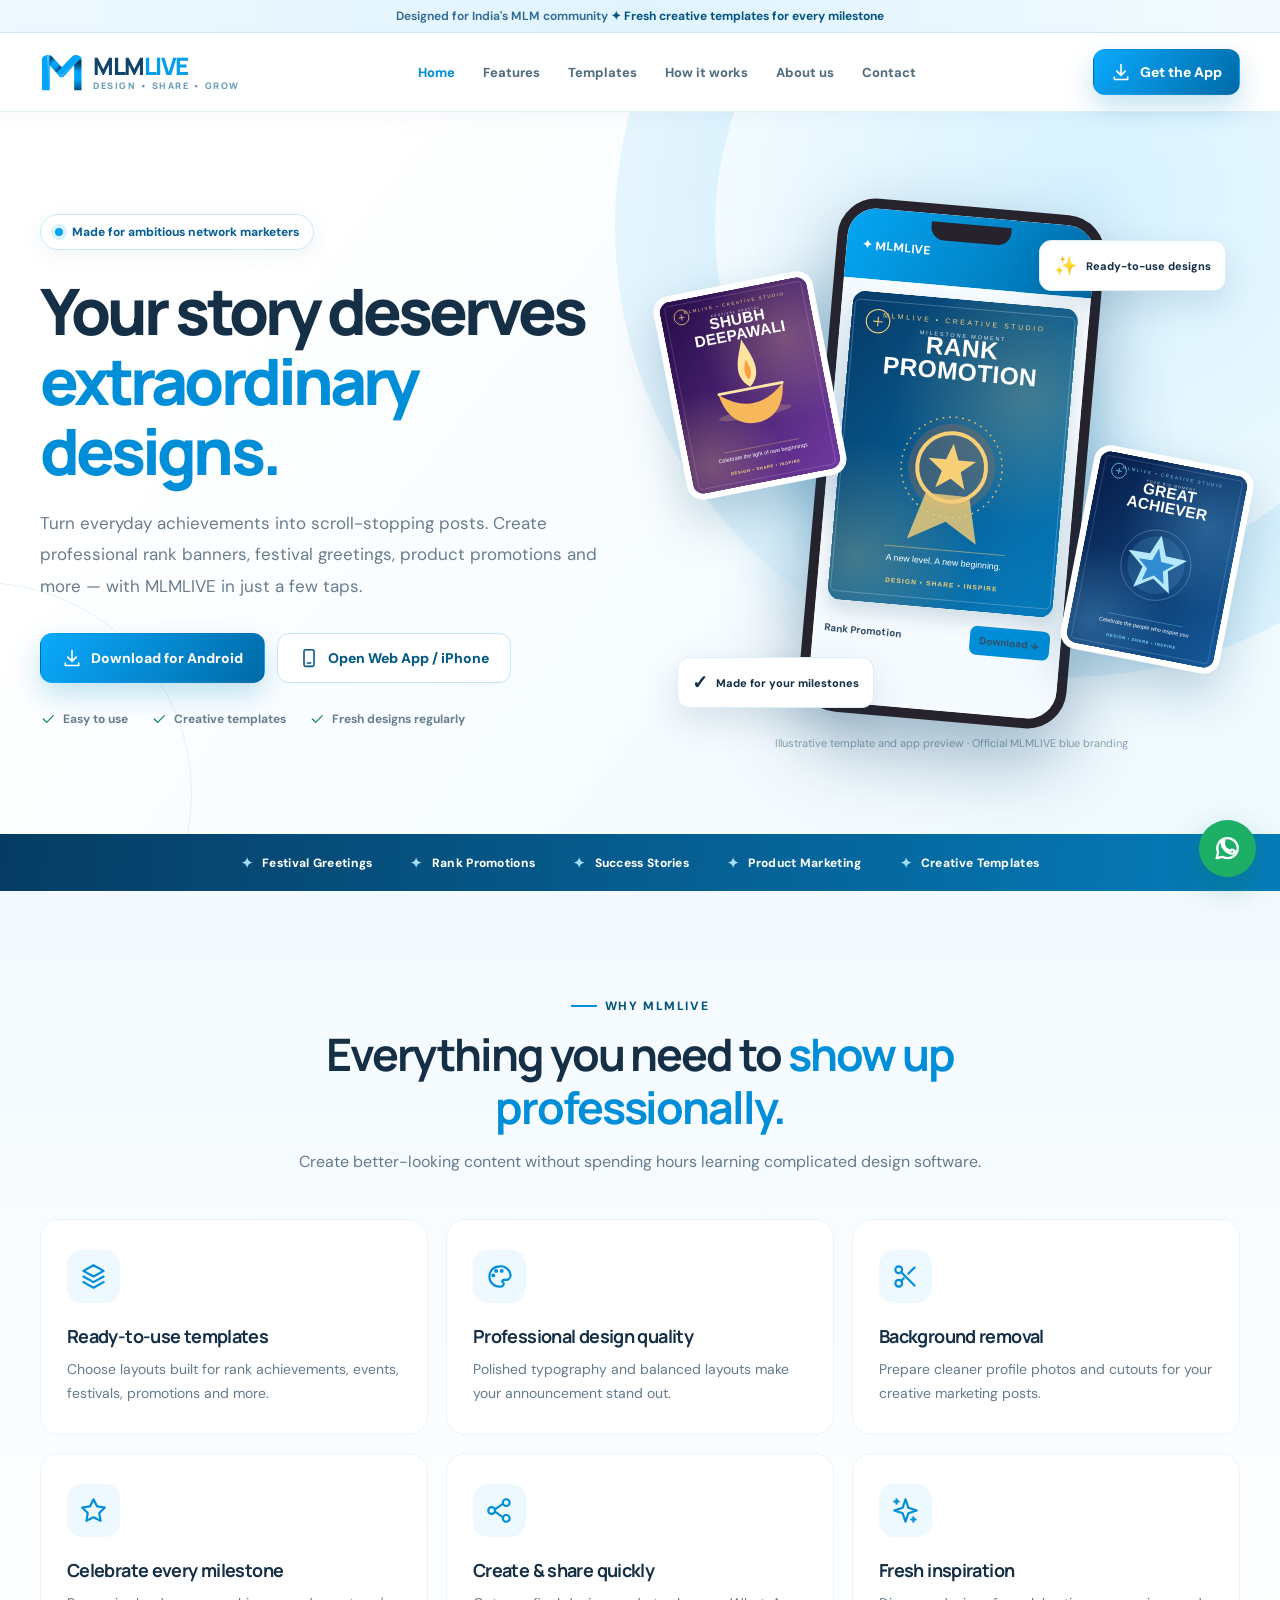
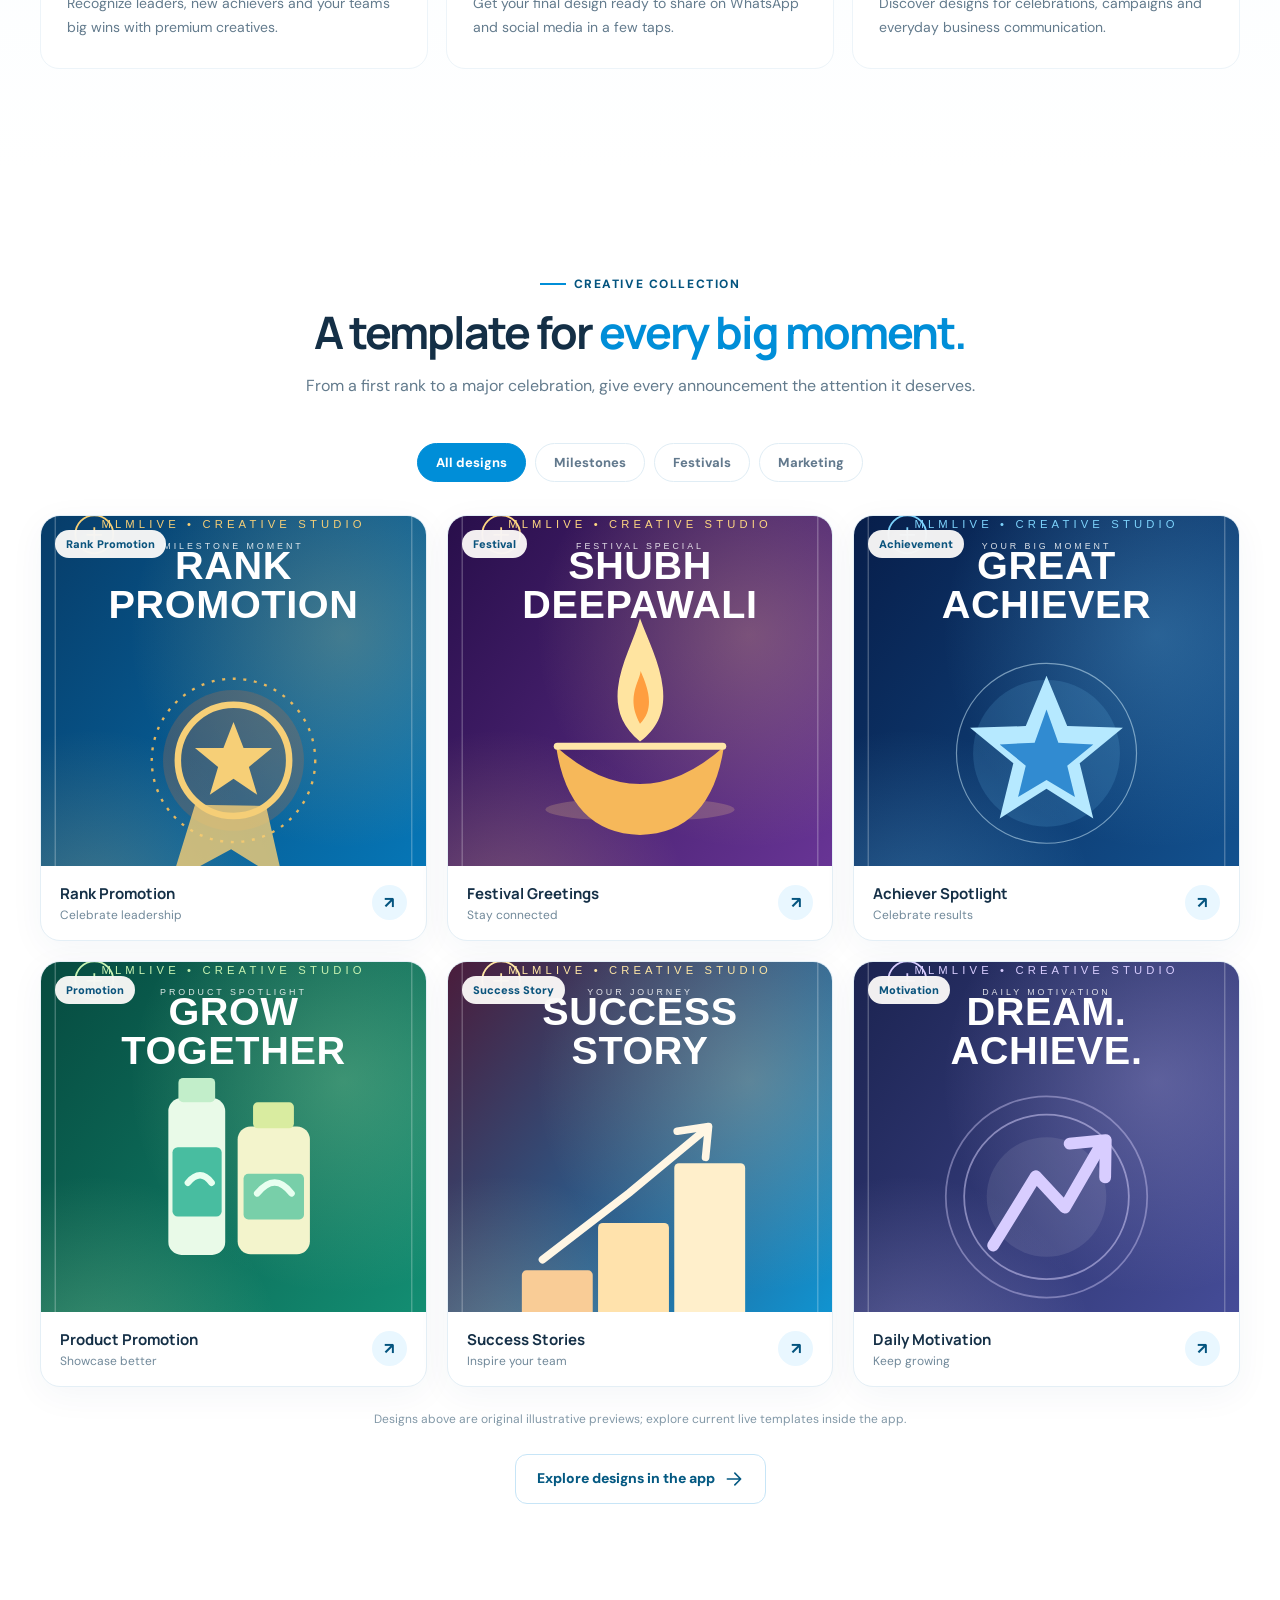
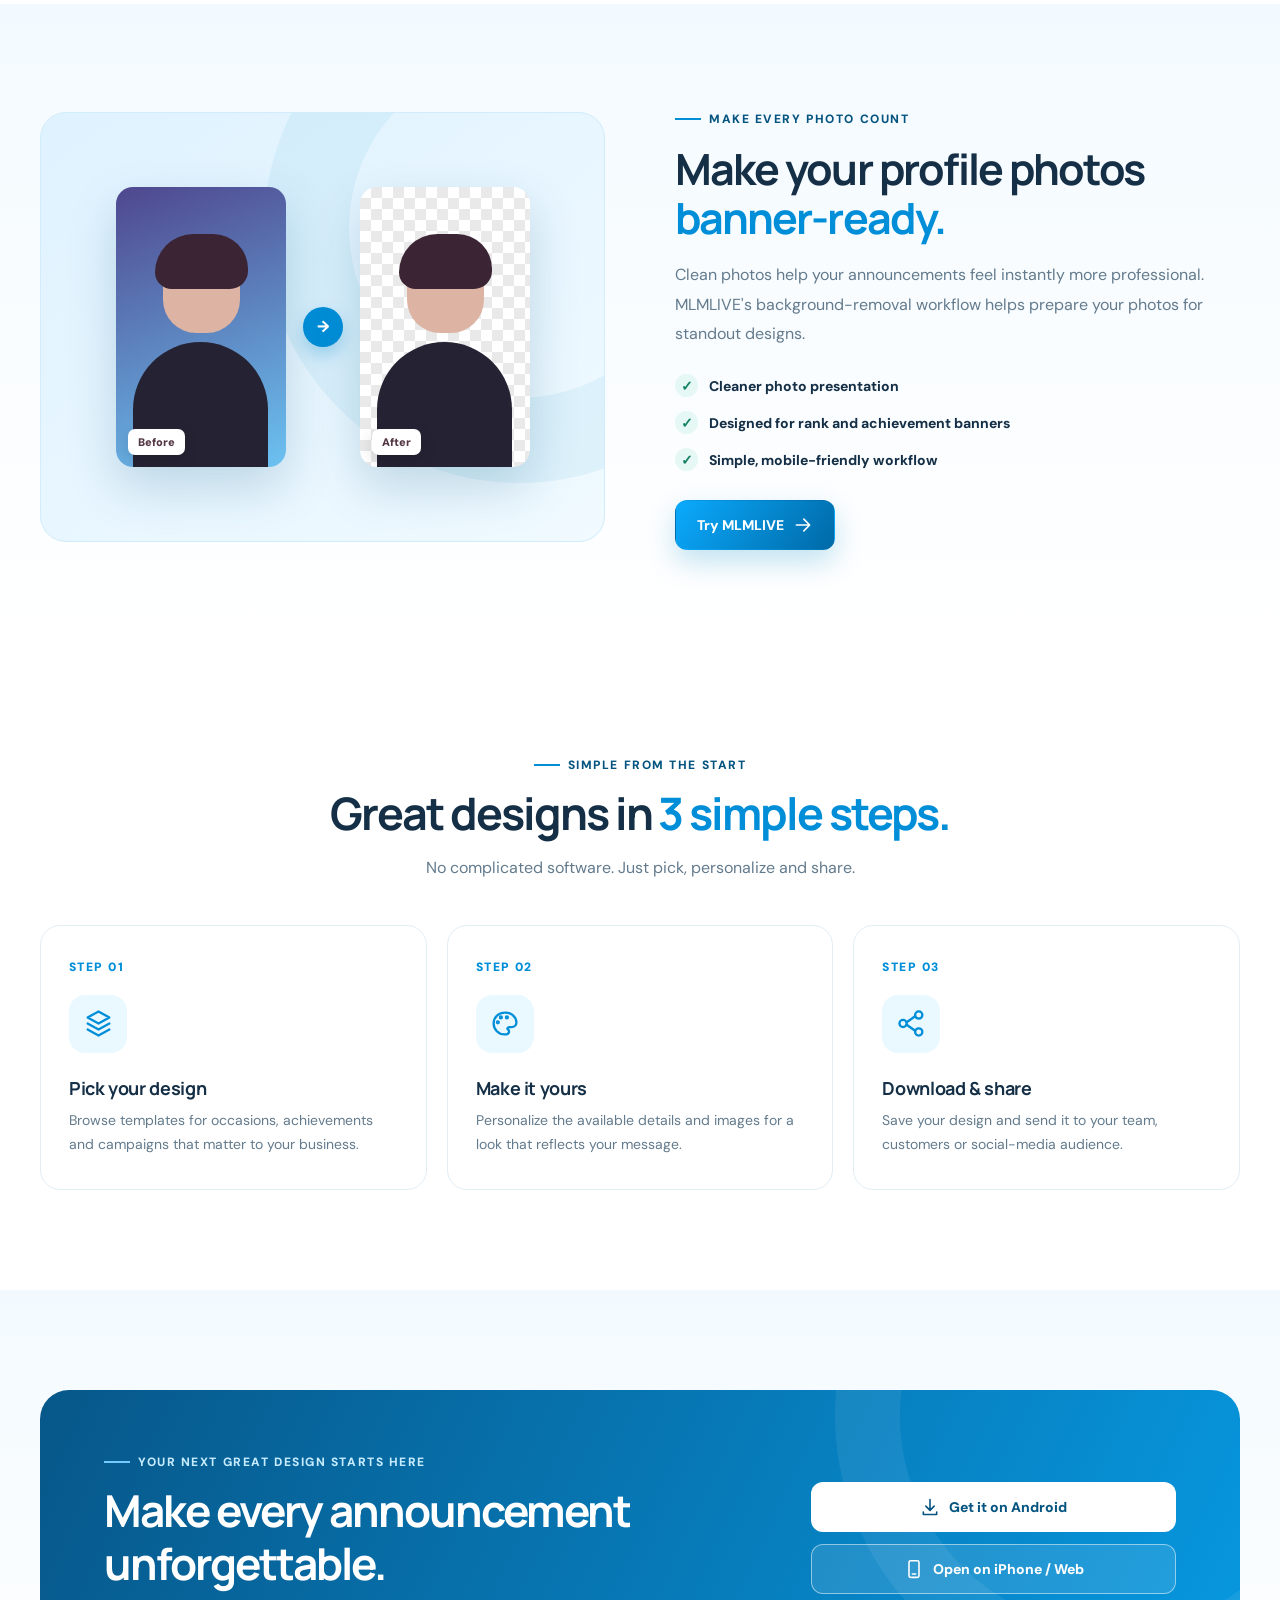
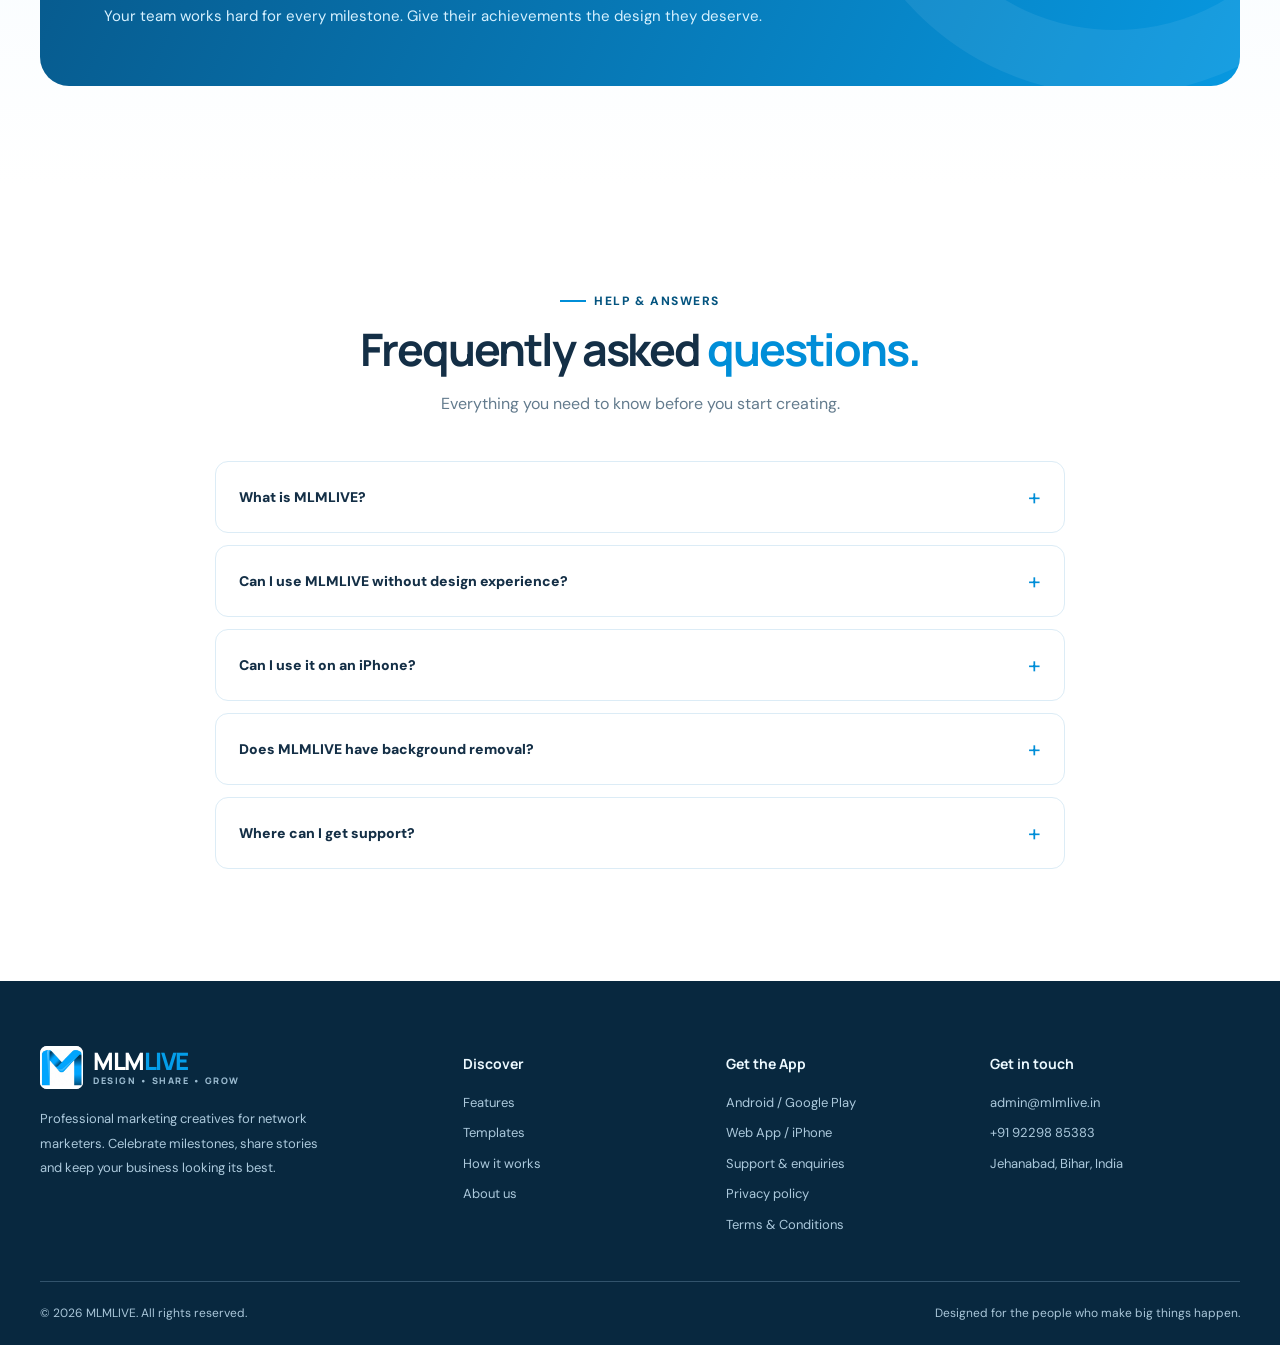
==== index.html @ 21e240ed "new mlmlive" ====
<!doctype html>
<html lang="en">
<head>
<meta charset="utf-8"><meta name="viewport" content="width=device-width,initial-scale=1">
<meta name="theme-color" content="#008ed8">
<title>MLMLIVE — Professional MLM Posters, Banners & Marketing Designs</title>
<meta name="description" content="Create beautiful MLM posters, rank promotion banners, festival greetings and marketing designs with MLMLIVE. Browse templates and download the app for Android or use the web app.">
<meta property="og:type" content="website"><meta property="og:title" content="MLMLIVE — Create. Celebrate. Grow."><meta property="og:description" content="Professional MLM posters, festival creatives, rank banners and marketing designs — made simple."><meta property="og:image" content="https://mlmlive.in/assets/og-cover.png"><meta property="og:url" content="https://mlmlive.in/">
<link rel="canonical" href="https://mlmlive.in/"><link rel="icon" type="image/png" href="assets/favicon.png"><link rel="preconnect" href="https://fonts.googleapis.com"><link rel="preconnect" href="https://fonts.gstatic.com" crossorigin><link href="https://fonts.googleapis.com/css2?family=DM+Sans:wght@400;500;600;700;800&family=Manrope:wght@400;500;600;700;800&display=swap" rel="stylesheet">
<link rel="stylesheet" href="style.css"><script src="script.js" defer></script>
</head>
<body>
<svg xmlns="http://www.w3.org/2000/svg" style="position:absolute;width:0;height:0;overflow:hidden" aria-hidden="true"><defs>
<symbol id="ic-download" viewBox="0 0 24 24"><path d="M12 3v13m-5-5 5 5 5-5M4 18v3h16v-3"/></symbol>
<symbol id="ic-arrow" viewBox="0 0 24 24"><path d="M4 12h16m-7-7 7 7-7 7"/></symbol>
<symbol id="ic-check" viewBox="0 0 24 24"><path d="m5 12 5 5L20 7"/></symbol>
<symbol id="ic-layers" viewBox="0 0 24 24"><path d="m12 2 9 5-9 5-9-5 9-5Zm-9 10 9 5 9-5M3 17l9 5 9-5"/></symbol>
<symbol id="ic-sparkles" viewBox="0 0 24 24"><path d="m12 2 2.5 7.5L22 12l-7.5 2.5L12 22l-2.5-7.5L2 12l7.5-2.5L12 2ZM4 2v4m-2-2h4m13 14v4m-2-2h4"/></symbol>
<symbol id="ic-scissors" viewBox="0 0 24 24"><circle cx="6" cy="6" r="3"/><circle cx="6" cy="18" r="3"/><path d="M8.1 8.1 20 20M14.5 9.5 20 4M8.1 15.9 10.5 13.5"/></symbol>
<symbol id="ic-share" viewBox="0 0 24 24"><circle cx="18" cy="5" r="3"/><circle cx="5" cy="12" r="3"/><circle cx="18" cy="19" r="3"/><path d="m8 11 7-5M8 13l7 5"/></symbol>
<symbol id="ic-star" viewBox="0 0 24 24"><path d="m12 2 3.1 6.3 7 1-5 4.9 1.2 7L12 18l-6.3 3.2 1.2-7-5-4.9 7-1L12 2Z"/></symbol>
<symbol id="ic-phone" viewBox="0 0 24 24"><rect x="6" y="2" width="12" height="20" rx="2"/><path d="M10 18h4"/></symbol>
<symbol id="ic-palette" viewBox="0 0 24 24"><path d="M12 3a9 9 0 0 0 0 18h1.4a2.3 2.3 0 0 0 1.3-4.2c-.6-.4-.2-1.8 1.2-1.8h2a4 4 0 0 0 4-4A9 9 0 0 0 12 3Z"/><circle cx="6.5" cy="11" r=".8"/><circle cx="9" cy="7" r=".8"/><circle cx="14" cy="7" r=".8"/></symbol>
<symbol id="ic-rocket" viewBox="0 0 24 24"><path d="M5 13c0-4 6-10 15-11 0 9-7 15-11 15L5 13Zm8 0 6 6M5 13 2 16m7 1-3 5m-4-4-1 4M14 9h.01"/></symbol>
<symbol id="ic-menu" viewBox="0 0 24 24"><path d="M4 6h16M4 12h16M4 18h16"/></symbol>
<symbol id="ic-whatsapp" viewBox="0 0 24 24"><path d="M20.5 11.5a8.5 8.5 0 0 1-12.6 7.4L3 20l1.2-4.7a8.5 8.5 0 1 1 16.3-3.8Z"/><path d="M9 8.5c.4 2.6 2.7 4.8 5.4 5.5l1.4-1.2 2.3 1.2c-.1 1.6-1.5 2.5-3.2 2.2-3.7-.7-7.5-4.8-7.8-8.2-.2-1.5 1-2.8 2.2-2.7L9 8.5Z"/></symbol>
</defs></svg>
<div class="top-banner">Designed for India's MLM community <strong>✦ Fresh creative templates for every milestone</strong></div>
<header class="nav-shell"><div class="container nav-container">
<a href="index.html" class="brand" aria-label="MLMLIVE Home"><img class="brand-mark" src="assets/mlmlive-mark.png" alt=""><span class="brand-name">MLM<span>LIVE</span><small>DESIGN • SHARE • GROW</small></span></a>
<nav class="nav-links" data-nav aria-label="Main navigation"><a class="current" href="#home">Home</a><a href="#features">Features</a><a href="#templates">Templates</a><a href="#how">How it works</a><a href="About.html">About us</a><a href="Contact.html">Contact</a></nav>
<div class="nav-actions"><a class="btn btn-red" href="https://play.google.com/store/apps/details?id=com.mlmbooster.mlmbooster" target="_blank" rel="noopener"><svg class="icon"><use href="#ic-download"/></svg> Get the App</a><button type="button" class="mobile-toggle" data-menu-toggle aria-label="Open menu" aria-expanded="false"><svg class="icon"><use href="#ic-menu"/></svg></button></div>
</div></header>
<main>
<section class="hero" id="home"><div class="container hero-grid">
<div><div class="pill-note"><span class="pulse"></span> Made for ambitious network marketers</div><h1>Your story deserves <span class="highlight">extraordinary designs.</span></h1><p>Turn everyday achievements into scroll-stopping posts. Create professional rank banners, festival greetings, product promotions and more — with MLMLIVE in just a few taps.</p><div class="hero-cta"><a href="https://play.google.com/store/apps/details?id=com.mlmbooster.mlmbooster" target="_blank" rel="noopener" class="btn btn-red"><svg class="icon"><use href="#ic-download"/></svg> Download for Android</a><a href="https://app.mlmlive.in/" class="btn btn-light" target="_blank" rel="noopener"><svg class="icon"><use href="#ic-phone"/></svg> Open Web App / iPhone</a></div><div class="hero-meta"><span><svg class="icon"><use href="#ic-check"/></svg> Easy to use</span><span><svg class="icon"><use href="#ic-check"/></svg> Creative templates</span><span><svg class="icon"><use href="#ic-check"/></svg> Fresh designs regularly</span></div></div>
<div><div class="hero-visual"><div class="hero-halo"></div><div class="float-design one"><img src="assets/poster-festival.svg" alt="Illustrative festival poster made with MLMLIVE" width="650" height="850"></div><div class="phone"><div class="phone-top"><span>✦ MLMLIVE</span><span>☰</span></div><div class="phone-screen"><img src="assets/poster-rank.svg" alt="Illustrative rank promotion poster in app preview" width="650" height="850"><div class="phone-toolbar"><span>Rank Promotion</span><span class="tiny-download">Download ↓</span></div></div></div><div class="float-design two"><img src="assets/poster-achievement.svg" alt="Illustrative achievement poster made with MLMLIVE" width="650" height="850"></div><div class="float-chip top"><i>✨</i> Ready-to-use designs</div><div class="float-chip btm"><i>✓</i> Made for your milestones</div></div><div class="visual-caption">Illustrative template and app preview · Official MLMLIVE blue branding</div></div>
</div></section>
<div class="ticker"><div class="container ticker-inner"><span class="ticker-item">Festival Greetings</span><span class="ticker-item">Rank Promotions</span><span class="ticker-item">Success Stories</span><span class="ticker-item">Product Marketing</span><span class="ticker-item">Creative Templates</span></div></div>
<section class="section soft" id="features"><div class="container"><div class="section-header"><div class="eyebrow">WHY MLMLIVE</div><h2>Everything you need to <span class="accent">show up professionally.</span></h2><p>Create better-looking content without spending hours learning complicated design software.</p></div><div class="feature-grid">
<article class="feature-card"><div class="feature-icon"><svg class="icon"><use href="#ic-layers"/></svg></div><h3>Ready-to-use templates</h3><p>Choose layouts built for rank achievements, events, festivals, promotions and more.</p></article>
<article class="feature-card"><div class="feature-icon"><svg class="icon"><use href="#ic-palette"/></svg></div><h3>Professional design quality</h3><p>Polished typography and balanced layouts make your announcement stand out.</p></article>
<article class="feature-card"><div class="feature-icon"><svg class="icon"><use href="#ic-scissors"/></svg></div><h3>Background removal</h3><p>Prepare cleaner profile photos and cutouts for your creative marketing posts.</p></article>
<article class="feature-card"><div class="feature-icon"><svg class="icon"><use href="#ic-star"/></svg></div><h3>Celebrate every milestone</h3><p>Recognize leaders, new achievers and your team's big wins with premium creatives.</p></article>
<article class="feature-card"><div class="feature-icon"><svg class="icon"><use href="#ic-share"/></svg></div><h3>Create & share quickly</h3><p>Get your final design ready to share on WhatsApp and social media in a few taps.</p></article>
<article class="feature-card"><div class="feature-icon"><svg class="icon"><use href="#ic-sparkles"/></svg></div><h3>Fresh inspiration</h3><p>Discover designs for celebrations, campaigns and everyday business communication.</p></article>
</div></div></section>
<section class="section" id="templates"><div class="container"><div class="section-header"><div class="eyebrow">CREATIVE COLLECTION</div><h2>A template for <span class="accent">every big moment.</span></h2><p>From a first rank to a major celebration, give every announcement the attention it deserves.</p></div><div class="gallery-filters" role="group" aria-label="Filter template samples"><button class="filter active" aria-pressed="true" data-gallery-filter="all">All designs</button><button class="filter" aria-pressed="false" data-gallery-filter="milestone">Milestones</button><button class="filter" aria-pressed="false" data-gallery-filter="festival">Festivals</button><button class="filter" aria-pressed="false" data-gallery-filter="marketing">Marketing</button></div>
<div class="gallery-grid">
<article class="gallery-card" data-gallery-category="milestone"><div class="gallery-image"><img loading="lazy" src="assets/poster-rank.svg" alt="Rank promotion creative illustration" width="650" height="850"><span class="gallery-tag">Rank Promotion</span></div><div class="gallery-info"><div><h3>Rank Promotion</h3><p>Celebrate leadership</p></div><span class="gallery-arrow">↗</span></div></article>
<article class="gallery-card" data-gallery-category="festival"><div class="gallery-image"><img loading="lazy" src="assets/poster-festival.svg" alt="Festival greeting creative illustration" width="650" height="850"><span class="gallery-tag">Festival</span></div><div class="gallery-info"><div><h3>Festival Greetings</h3><p>Stay connected</p></div><span class="gallery-arrow">↗</span></div></article>
<article class="gallery-card" data-gallery-category="milestone"><div class="gallery-image"><img loading="lazy" src="assets/poster-achievement.svg" alt="Great achiever design illustration" width="650" height="850"><span class="gallery-tag">Achievement</span></div><div class="gallery-info"><div><h3>Achiever Spotlight</h3><p>Celebrate results</p></div><span class="gallery-arrow">↗</span></div></article>
<article class="gallery-card" data-gallery-category="marketing"><div class="gallery-image"><img loading="lazy" src="assets/poster-product.svg" alt="Product marketing graphic illustration" width="650" height="850"><span class="gallery-tag">Promotion</span></div><div class="gallery-info"><div><h3>Product Promotion</h3><p>Showcase better</p></div><span class="gallery-arrow">↗</span></div></article>
<article class="gallery-card" data-gallery-category="milestone"><div class="gallery-image"><img loading="lazy" src="assets/poster-success.svg" alt="Success story visual illustration" width="650" height="850"><span class="gallery-tag">Success Story</span></div><div class="gallery-info"><div><h3>Success Stories</h3><p>Inspire your team</p></div><span class="gallery-arrow">↗</span></div></article>
<article class="gallery-card" data-gallery-category="marketing"><div class="gallery-image"><img loading="lazy" src="assets/poster-motivation.svg" alt="Motivational quote creative illustration" width="650" height="850"><span class="gallery-tag">Motivation</span></div><div class="gallery-info"><div><h3>Daily Motivation</h3><p>Keep growing</p></div><span class="gallery-arrow">↗</span></div></article>
</div><div class="gallery-note">Designs above are original illustrative previews; explore current live templates inside the app.</div><div class="gallery-cta"><a href="https://app.mlmlive.in/" target="_blank" rel="noopener" class="btn btn-light">Explore designs in the app <svg class="icon"><use href="#ic-arrow"/></svg></a></div>
</div></section>
<section class="section soft" id="background"><div class="container showcase"><div class="showcase-art" aria-label="Illustrative before and after background removal preview"><div class="before-after"><div class="portrait-tile before"><div class="portrait-face"></div><div class="portrait-hair"></div><div class="portrait-body"></div><span class="tile-caption">Before</span></div><div class="showcase-arrow">→</div><div class="portrait-tile after"><div class="portrait-face"></div><div class="portrait-hair"></div><div class="portrait-body"></div><span class="tile-caption">After</span></div></div></div><div class="showcase-text"><div class="eyebrow">MAKE EVERY PHOTO COUNT</div><h2>Make your profile photos <span class="accent">banner-ready.</span></h2><p>Clean photos help your announcements feel instantly more professional. MLMLIVE's background-removal workflow helps prepare your photos for standout designs.</p><div class="check-lines"><span>Cleaner photo presentation</span><span>Designed for rank and achievement banners</span><span>Simple, mobile-friendly workflow</span></div><a href="https://play.google.com/store/apps/details?id=com.mlmbooster.mlmbooster" class="btn btn-red" target="_blank" rel="noopener">Try MLMLIVE <svg class="icon"><use href="#ic-arrow"/></svg></a></div></div></section>
<section class="section" id="how"><div class="container"><div class="section-header"><div class="eyebrow">SIMPLE FROM THE START</div><h2>Great designs in <span class="accent">3 simple steps.</span></h2><p>No complicated software. Just pick, personalize and share.</p></div><div class="steps"><article class="step"><div class="step-number">STEP 01</div><div class="step-icon"><svg class="icon"><use href="#ic-layers"/></svg></div><h3>Pick your design</h3><p>Browse templates for occasions, achievements and campaigns that matter to your business.</p></article><article class="step"><div class="step-number">STEP 02</div><div class="step-icon"><svg class="icon"><use href="#ic-palette"/></svg></div><h3>Make it yours</h3><p>Personalize the available details and images for a look that reflects your message.</p></article><article class="step"><div class="step-number">STEP 03</div><div class="step-icon"><svg class="icon"><use href="#ic-share"/></svg></div><h3>Download & share</h3><p>Save your design and send it to your team, customers or social-media audience.</p></article></div></div></section>
<section class="section soft" id="download"><div class="container"><div class="cta-panel"><div><div class="eyebrow">YOUR NEXT GREAT DESIGN STARTS HERE</div><h2>Make every announcement unforgettable.</h2><p>Your team works hard for every milestone. Give their achievements the design they deserve.</p></div><div class="cta-buttons"><a class="btn btn-white" href="https://play.google.com/store/apps/details?id=com.mlmbooster.mlmbooster" target="_blank" rel="noopener"><svg class="icon"><use href="#ic-download"/></svg> Get it on Android</a><a class="btn" style="color:#fff;border:1px solid #ffffff80;background:#ffffff1c" href="https://app.mlmlive.in/" target="_blank" rel="noopener"><svg class="icon"><use href="#ic-phone"/></svg> Open on iPhone / Web</a></div></div></div></section>
<section class="section" id="faq"><div class="container"><div class="section-header"><div class="eyebrow">HELP & ANSWERS</div><h2>Frequently asked <span class="accent">questions.</span></h2><p>Everything you need to know before you start creating.</p></div><div class="faq-grid"><details><summary>What is MLMLIVE?</summary><p>MLMLIVE is a design platform made for network marketing professionals. It helps create marketing posters, festival greetings, rank promotions and other ready-to-share creatives.</p></details><details><summary>Can I use MLMLIVE without design experience?</summary><p>Yes. The app is focused on templates and simple workflows, so you can create professional-looking posts without mastering desktop design tools.</p></details><details><summary>Can I use it on an iPhone?</summary><p>The website links to the MLMLIVE web app at app.mlmlive.in, which you can open in a supported mobile browser. Use the Android download button for the Google Play listing.</p></details><details><summary>Does MLMLIVE have background removal?</summary><p>The platform includes a background-removal workflow to help prepare photos for marketing designs.</p></details><details><summary>Where can I get support?</summary><p>Contact MLMLIVE at admin@mlmlive.in or use the Contact page to reach the team.</p></details></div></div></section>
</main>
<footer class="footer"><div class="container"><div class="footer-grid"><div><a class="brand" href="index.html"><img class="brand-mark" src="assets/mlmlive-mark.png" alt=""><span class="brand-name">MLM<span>LIVE</span><small>DESIGN • SHARE • GROW</small></span></a><p class="footer-desc">Professional marketing creatives for network marketers. Celebrate milestones, share stories and keep your business looking its best.</p></div><div><h4>Discover</h4><div class="footer-links"><a href="#features">Features</a><a href="#templates">Templates</a><a href="#how">How it works</a><a href="About.html">About us</a></div></div><div><h4>Get the App</h4><div class="footer-links"><a href="https://play.google.com/store/apps/details?id=com.mlmbooster.mlmbooster" target="_blank" rel="noopener">Android / Google Play</a><a href="https://app.mlmlive.in/" target="_blank" rel="noopener">Web App / iPhone</a><a href="Contact.html">Support & enquiries</a><a href="Privacy.html">Privacy policy</a><a href="term.html">Terms &amp; Conditions</a></div></div><div><h4>Get in touch</h4><div class="footer-links"><a href="mailto:admin@mlmlive.in">admin@mlmlive.in</a><a href="tel:+919229885383">+91 92298 85383</a><span>Jehanabad, Bihar, India</span></div></div></div><div class="footer-bottom"><span>© <span data-current-year>2026</span> MLMLIVE. All rights reserved.</span><span>Designed for the people who make big things happen.</span></div></div></footer>
<a href="https://wa.me/919229885383?text=Hello%20MLMLIVE%20team%2C%20I%20need%20help%20with%20your%20design%20app." class="wa-float" title="Chat with MLMLIVE" aria-label="Chat with MLMLIVE on WhatsApp" target="_blank" rel="noopener"><svg class="icon"><use href="#ic-whatsapp"/></svg></a>
</body>
</html>
---- style.css ----
:root{--red:#008ed8;--red-d:#04547f;--rose:#e7f6ff;--peach:#f2faff;--ink:#142b40;--muted:#62798b;--line:#dcecf6;--soft:#f8fcff;--green:#138564;--shadow:0 20px 55px rgba(7,79,130,.10);--shadow-lg:0 42px 100px rgba(3,88,136,.17);--max:1200px}
*{box-sizing:border-box}html{scroll-behavior:smooth;scroll-padding-top:85px}body{margin:0;background:#fff;color:var(--ink);font-family:'DM Sans',Arial,sans-serif;-webkit-font-smoothing:antialiased}h1,h2,h3,h4,.brand-name{font-family:'Manrope',Arial,sans-serif}img{max-width:100%;display:block}a{color:inherit;text-decoration:none}button,input,textarea,select{font:inherit}button{cursor:pointer}button:focus-visible,a:focus-visible,input:focus-visible,textarea:focus-visible{outline:3px solid #55b8eb;outline-offset:3px}::selection{background:#c4e9fb;color:#063d64}.container{width:min(var(--max),calc(100% - 48px));margin-inline:auto}.eyebrow{display:inline-flex;align-items:center;gap:8px;color:var(--red-d);font-size:12px;font-weight:800;letter-spacing:.13em;text-transform:uppercase}.eyebrow::before{content:'';width:26px;height:2px;background:var(--red)}.section{padding:100px 0}.section.soft{background:linear-gradient(180deg,#f8fcff,#fff)}.section-header{text-align:center;max-width:760px;margin:0 auto 42px}.section-header .eyebrow{justify-content:center}.section-header h2{font-size:clamp(29px,3.5vw,45px);line-height:1.18;letter-spacing:-.045em;margin:14px 0}.section-header p,.section-copy{font-size:16px;color:var(--muted);line-height:1.8;margin:0}.accent{color:var(--red)}.btn{border:1px solid transparent;display:inline-flex;align-items:center;justify-content:center;gap:9px;padding:14px 21px;border-radius:12px;font-weight:800;font-size:14px;line-height:1.2;transition:transform .18s,box-shadow .18s,background .18s;white-space:nowrap}.btn:hover{transform:translateY(-2px)}.btn-red{color:#fff;background:linear-gradient(135deg,#03a8f5,#006cae);box-shadow:0 13px 28px #058bc43e}.btn-red:hover{box-shadow:0 18px 34px #058bc44d}.btn-light{color:var(--red-d);border-color:#d7ecf9;background:#fff}.btn-white{background:#fff;color:var(--red-d)}.btn-ghost{color:var(--red-d);background:#f4fbff}.btn-full{width:100%}.icon{width:20px;height:20px;stroke:currentColor;stroke-width:1.9;stroke-linecap:round;stroke-linejoin:round;fill:none;flex:none}.nav-shell{height:79px;position:sticky;top:0;z-index:100;border-bottom:1px solid rgba(205,228,242,.7);background:rgba(255,255,255,.94);backdrop-filter:blur(20px)}.nav-container{height:100%;display:flex;align-items:center;justify-content:space-between;gap:24px}.brand{display:inline-flex;align-items:center;gap:10px;flex:none}.brand-mark{width:43px;height:43px;border-radius:12px}.brand-name{font-size:24px;font-weight:900;letter-spacing:-1.5px;color:#152f47;line-height:.97}.brand-name span{color:var(--red)}.brand-name small{display:block;letter-spacing:.18em;font-size:9px;font-weight:800;color:#7a95a8;margin-top:5px}.nav-links{display:flex;align-items:center;gap:28px}.nav-links a{font-size:13px;font-weight:750;color:#506c7f;transition:color .2s}.nav-links a:hover,.nav-links a.current{color:var(--red)}.nav-actions{display:flex;align-items:center;gap:10px}.nav-actions .btn{padding:12px 17px}.mobile-toggle{display:none;border:1px solid #d5e8f5;color:var(--red);background:white;border-radius:10px;width:42px;height:42px;align-items:center;justify-content:center}.top-banner{position:relative;background:#eef8ff;border-bottom:1px solid #e0f0fb;padding:8px 20px;color:#376d91;text-align:center;font-size:12px;font-weight:650}.top-banner strong{color:var(--red-d)}
/* HERO */
.hero{background:radial-gradient(circle at 92% 0,#daf2ff 0,transparent 37%),linear-gradient(130deg,#fff 17%,#f5fbff 80%);padding:79px 0 84px;overflow:hidden;position:relative}.hero::before{content:'';position:absolute;right:-235px;top:-335px;width:700px;height:700px;border:100px solid rgba(0,156,232,.09);border-radius:50%}.hero::after{content:'';position:absolute;bottom:-170px;left:-230px;width:420px;height:420px;border:1px solid rgba(1,127,198,.10);border-radius:50%}.hero-grid{position:relative;display:grid;grid-template-columns:1.01fr .99fr;gap:35px;align-items:center;z-index:1}.pill-note{display:inline-flex;align-items:center;gap:9px;padding:9px 14px;border-radius:100px;background:#fff;border:1px solid #d7eefa;box-shadow:0 5px 20px #044c8210;color:#006eab;font-size:12px;font-weight:800}.pill-note .pulse{background:#00a6eb;border-radius:50%;width:8px;height:8px;box-shadow:0 0 0 4px #d9f1ff}.hero h1{font-size:clamp(42px,5vw,67px);letter-spacing:-.061em;line-height:1.095;font-weight:850;margin:26px 0 22px;max-width:710px}.hero h1 .highlight{color:var(--red);position:relative}.hero p{font-size:17px;line-height:1.84;color:#687d8d;max-width:570px;margin:0}.hero-cta{display:flex;flex-wrap:wrap;gap:12px;margin-top:31px}.hero-meta{display:flex;align-items:center;flex-wrap:wrap;gap:16px 23px;margin-top:28px;color:#657e90;font-size:12px;font-weight:700}.hero-meta span{display:inline-flex;align-items:center;gap:7px}.hero-meta svg{width:16px;height:16px;color:var(--green)}.hero-visual{height:545px;position:relative;display:flex;align-items:center;justify-content:center;isolation:isolate}.hero-halo{position:absolute;width:485px;height:485px;border-radius:50%;background:radial-gradient(circle,#9be0ff 0,#e0f5ff 55%,transparent 71%);z-index:-1}.phone{width:268px;height:515px;border:10px solid #26232d;border-radius:39px;background:#fff;box-shadow:0 31px 75px #053d6660;overflow:hidden;transform:rotate(5deg);position:relative}.phone::after{content:'';position:absolute;top:8px;left:83px;width:80px;height:18px;background:#26232d;border-radius:0 0 13px 13px}.phone-top{background:var(--red);height:71px;padding:29px 16px 11px;color:#fff;font-size:12px;font-weight:800;display:flex;justify-content:space-between}.phone-screen{background:#f6fbff;padding:12px 11px;height:calc(100% - 71px)}.phone-screen img{height:310px;width:100%;object-fit:cover;object-position:center top;border-radius:13px;box-shadow:0 10px 18px #07385526}.phone-toolbar{display:flex;align-items:center;justify-content:space-between;margin-top:14px}.phone-toolbar span{font-size:10px;font-weight:800;color:#35506a}.tiny-download{padding:8px 10px;border-radius:7px;color:white;background:var(--red);font-size:9px;font-weight:850}.float-design{position:absolute;overflow:hidden;width:162px;height:207px;background:white;padding:6px;border-radius:16px;box-shadow:0 20px 50px #064b7240;transform:rotate(-10deg)}.float-design img{width:100%;height:100%;object-fit:cover;border-radius:11px}.float-design.one{left:6px;top:91px;z-index:2;transform:rotate(-11deg)}.float-design.two{right:2px;bottom:73px;z-index:2;transform:rotate(11deg)}.float-chip{position:absolute;background:white;border:1px solid #deedf7;border-radius:12px;padding:12px 14px;display:flex;align-items:center;gap:8px;font-size:11px;font-weight:800;box-shadow:0 14px 35px #053f5f22;z-index:3}.float-chip.btm{left:14px;bottom:28px}.float-chip.top{right:14px;top:49px}.float-chip i{font-size:19px;font-style:normal}.visual-caption{text-align:center;font-size:11px;color:#8ea6b5;margin-top:0}
/* strip */
.ticker{background:#087cbe;overflow:hidden;color:white}.ticker-inner{display:flex;justify-content:center;gap:38px;align-items:center;min-height:57px;flex-wrap:wrap}.ticker-item{font-size:12px;font-weight:800;letter-spacing:.025em;display:flex;align-items:center;gap:9px}.ticker-item:before{content:'✦';color:#a4ddfa;font-size:14px}
/* feature cards */
.feature-grid{display:grid;grid-template-columns:repeat(3,1fr);gap:18px}.feature-card{border:1px solid #edf4f9;border-radius:19px;padding:30px 26px 28px;background:white;transition:.25s;position:relative;overflow:hidden}.feature-card:hover{box-shadow:var(--shadow);border-color:#d2ebf9;transform:translateY(-5px)}.feature-card .feature-icon{width:53px;height:53px;background:#edf8ff;color:var(--red);display:grid;place-items:center;border-radius:15px}.feature-card .feature-icon .icon{width:27px;height:27px}.feature-card h3{font-size:18px;letter-spacing:-.035em;margin:21px 0 9px}.feature-card p{font-size:14px;color:var(--muted);line-height:1.75;margin:0}.feature-card:after{position:absolute;content:'';height:4px;width:70px;bottom:0;left:26px;border-radius:6px;background:var(--red);opacity:0;transition:.2s}.feature-card:hover:after{opacity:1}
/* gallery */
.gallery-filters{display:flex;align-items:center;justify-content:center;flex-wrap:wrap;gap:9px;margin-bottom:33px}.filter{border:1px solid #e0edf5;border-radius:100px;padding:10px 18px;background:white;color:#62798d;font-size:13px;font-weight:750}.filter.active{background:var(--red);color:#fff;border-color:var(--red)}.gallery-grid{display:grid;grid-template-columns:repeat(3,1fr);gap:20px}.gallery-card{min-width:0;border-radius:20px;overflow:hidden;border:1px solid #e4eff6;background:white;box-shadow:0 8px 35px #0743650c;transition:.2s}.gallery-card:hover{transform:translateY(-5px);box-shadow:var(--shadow)}.gallery-card[hidden]{display:none}.gallery-image{background:#eff9ff;overflow:hidden;position:relative;aspect-ratio:1.1}.gallery-image img{width:100%;height:100%;object-fit:cover;object-position:center 19%;transition:transform .4s}.gallery-card:hover .gallery-image img{transform:scale(1.045)}.gallery-tag{position:absolute;top:14px;left:14px;border-radius:50px;background:#fffdfbef;color:#0b547d;padding:7px 11px;font-size:11px;font-weight:850;backdrop-filter:blur(12px)}.gallery-info{display:flex;align-items:center;justify-content:space-between;gap:12px;padding:17px 19px}.gallery-info h3{font-size:15px;margin:0 0 3px}.gallery-info p{margin:0;font-size:12px;color:#71899a}.gallery-arrow{background:#e9f7ff;color:var(--red-d);border-radius:100px;width:35px;height:35px;display:grid;place-items:center;font-weight:800}.gallery-note{text-align:center;margin-top:24px;font-size:12px;color:#8298a7}.gallery-cta{text-align:center;margin-top:27px}
/* how */
.steps{display:grid;grid-template-columns:repeat(3,1fr);gap:20px}.step{background:#fff;border:1px solid #e1eef6;padding:33px 28px;border-radius:20px;position:relative}.step-number{font-size:12px;font-weight:900;color:var(--red);letter-spacing:.12em}.step .step-icon{width:58px;height:58px;border-radius:16px;background:#eaf8ff;color:var(--red);display:grid;place-items:center;margin:20px 0 23px}.step-icon .icon{width:29px;height:29px}.step h3{font-size:18px;letter-spacing:-.02em;margin:0 0 9px}.step p{color:var(--muted);font-size:14px;line-height:1.7;margin:0}
/* feature large */
.showcase{display:grid;grid-template-columns:1fr 1fr;gap:70px;align-items:center}.showcase-art{min-height:430px;border-radius:26px;position:relative;background:linear-gradient(145deg,#dff2ff,#f0faff);border:1px solid #d1ecfa;display:grid;place-items:center;overflow:hidden}.showcase-art::before{position:absolute;content:'';width:340px;height:340px;border:85px solid #078fca12;border-radius:50%;right:-170px;top:-140px}.before-after{display:flex;align-items:center;gap:17px;position:relative;z-index:2}.portrait-tile{height:280px;width:170px;border-radius:17px;box-shadow:0 20px 50px #08537b33;position:relative;overflow:hidden}.portrait-tile.before{background:linear-gradient(160deg,#4f478e,#6bc2f1)}.portrait-tile.after{background-color:#fff;background-image:linear-gradient(45deg,#e9e9e9 25%,transparent 25%),linear-gradient(-45deg,#e9e9e9 25%,transparent 25%),linear-gradient(45deg,transparent 75%,#e9e9e9 75%),linear-gradient(-45deg,transparent 75%,#e9e9e9 75%);background-size:22px 22px;background-position:0 0,0 11px,11px -11px,-11px 0}.portrait-face{position:absolute;background:#ddb3a3;left:47px;top:61px;width:77px;height:85px;border-radius:44px 44px 38px 38px}.portrait-hair{position:absolute;left:39px;top:47px;width:93px;height:55px;background:#3b2535;border-radius:55px 50px 26px 24px}.portrait-body{position:absolute;left:17px;bottom:-40px;width:135px;height:165px;border-radius:72px 72px 0 0;background:#252333}.tile-caption{position:absolute;left:12px;bottom:12px;z-index:4;padding:6px 10px;background:#fff;box-shadow:0 5px 15px #0002;border-radius:7px;color:#543744;font-size:11px;font-weight:900}.showcase-arrow{display:grid;place-items:center;width:40px;height:40px;border-radius:50%;color:#fff;background:var(--red);box-shadow:0 8px 17px #0488d149;font-weight:900}.showcase-text h2{font-size:clamp(30px,3.6vw,43px);line-height:1.16;letter-spacing:-.045em;margin:17px 0 17px}.showcase-text p{font-size:16px;line-height:1.85;color:var(--muted)}.check-lines{display:grid;gap:14px;margin:25px 0 29px}.check-lines span{display:flex;align-items:center;gap:11px;font-weight:750;font-size:14px}.check-lines span::before{content:'✓';background:#e6f8f3;color:#128263;display:grid;place-items:center;width:23px;height:23px;border-radius:50%}
/* wide cta */
.cta-panel{display:grid;grid-template-columns:1.3fr .7fr;align-items:center;gap:30px;border-radius:29px;overflow:hidden;background:linear-gradient(115deg,#006bac,#00a9f4);padding:57px 64px;color:white;position:relative}.cta-panel::before{content:'';position:absolute;width:430px;height:430px;border:65px solid #fff1;border-radius:50%;right:-155px;top:-255px}.cta-panel h2{font-size:clamp(29px,3.5vw,44px);line-height:1.19;letter-spacing:-.045em;margin:14px 0}.cta-panel p{color:#d6f1ff;line-height:1.75;font-size:15px;margin:0}.cta-panel .eyebrow{color:#c6ecff}.cta-panel .eyebrow::before{background:#75cafd}.cta-buttons{display:flex;flex-direction:column;gap:12px;position:relative;z-index:1}
/* faq & footer */
.faq-grid{max-width:850px;margin:0 auto}.faq-grid details{background:#fff;border:1px solid #dcecf6;border-radius:13px;margin-bottom:12px;padding:20px 23px}.faq-grid summary{cursor:pointer;list-style:none;font-weight:850;font-size:14px;display:flex;justify-content:space-between;align-items:center;gap:10px}.faq-grid summary::-webkit-details-marker{display:none}.faq-grid summary:after{content:'+';font-size:23px;color:var(--red);font-weight:400}.faq-grid details[open] summary:after{content:'−'}.faq-grid details p{font-size:14px;line-height:1.8;color:var(--muted);margin:14px 0 3px}.footer{background:#08243c;color:#ecf9ff;padding:65px 0 24px}.footer-grid{display:grid;grid-template-columns:1.7fr 1fr 1fr 1.1fr;gap:36px}.footer .brand-name{color:#fff}.footer .brand-name small{color:#9bbbd0}.footer-desc{font-size:13px;line-height:1.9;color:#a3bfce;max-width:300px}.footer h4{font-size:14px;margin:8px 0 20px}.footer-links{display:grid;gap:11px}.footer-links a,.footer-links span{font-size:13px;color:#b8d1df;line-height:1.5}.footer-links a:hover{color:white}.footer-bottom{border-top:1px solid #244864;margin-top:47px;padding-top:23px;display:flex;justify-content:space-between;gap:18px;font-size:12px;color:#93b3c6}.wa-float{position:fixed;right:24px;bottom:23px;width:57px;height:57px;display:grid;place-items:center;z-index:90;border-radius:50%;background:#1daf65;color:#fff;font-size:30px;font-weight:900;box-shadow:0 12px 32px #13764248;transition:transform .2s}.wa-float:hover{transform:scale(1.07)}.wa-float svg{stroke-width:1.9;width:29px;height:29px}
/* secondary pages */
.subhero{padding:85px 0;background:radial-gradient(circle at 85% 20%,#e3f5ff,transparent 39%),linear-gradient(135deg,#fff,#f4fbff);border-bottom:1px solid #e2f0fa}.subhero h1{font-size:clamp(37px,5vw,59px);letter-spacing:-.06em;line-height:1.13;margin:18px 0}.subhero p{max-width:710px;line-height:1.85;color:var(--muted);font-size:17px}.story-grid{display:grid;grid-template-columns:1fr 1fr;gap:55px;align-items:center}.story-grid h2{font-size:clamp(28px,3vw,42px);letter-spacing:-.04em}.story-grid p{line-height:1.9;color:var(--muted)}.story-art{background:linear-gradient(145deg,#daf2ff,#eef8fe);border-radius:28px;padding:40px;display:grid;grid-template-columns:1fr 1fr;gap:20px;min-height:340px}.story-art img{border-radius:13px;height:300px;width:100%;object-fit:cover;box-shadow:var(--shadow)}.story-art img:first-child{transform:rotate(-7deg)}.story-art img:last-child{transform:rotate(7deg)}.contact-layout{display:grid;grid-template-columns:.85fr 1.15fr;gap:42px;align-items:start}.info-box{padding:29px;border:1px solid var(--line);border-radius:17px;margin-bottom:16px}.info-box .info-icon{font-size:25px}.info-box h3{margin:13px 0 6px}.info-box p{font-size:14px;line-height:1.7;color:var(--muted);margin:0}.contact-form{padding:35px;border:1px solid #d8ebf7;border-radius:20px;box-shadow:var(--shadow)}.contact-form h2{margin:0 0 7px;font-size:25px}.contact-form p{font-size:14px;color:var(--muted);margin-bottom:25px}.fields-two{display:grid;grid-template-columns:1fr 1fr;gap:14px}.form-field{margin-bottom:16px}.form-field label{display:block;font-size:13px;font-weight:800;margin-bottom:8px}.form-field input,.form-field select,.form-field textarea{width:100%;border:1px solid #deebf4;border-radius:11px;background:#fff;padding:13px 14px;color:var(--ink);outline:none}.form-field input:focus,.form-field textarea:focus,.form-field select:focus{border-color:#2e9edc;box-shadow:0 0 0 4px #dceffd}.form-field textarea{resize:vertical;min-height:125px}.form-note{font-size:12px;color:#758e9f;margin:13px 0 0}.values-grid{display:grid;grid-template-columns:repeat(3,1fr);gap:18px}.value-box{border:1px solid #dbeaf5;border-radius:17px;padding:26px}.value-box b{font-size:16px}.value-box p{font-size:14px;line-height:1.75;color:var(--muted)}
@media(max-width:1100px){.nav-links{gap:15px}.nav-links a{font-size:12px}.hero-grid{gap:15px}.float-design{width:135px;height:178px}.float-design.one{left:0}.float-design.two{right:0}.hero-visual{height:520px}.gallery-grid{gap:14px}.footer-grid{gap:25px}}
@media(max-width:900px){.nav-links{display:none;position:absolute;top:79px;left:0;right:0;background:#fff;box-shadow:0 22px 35px #073d5d1c;flex-direction:column;gap:0;padding:15px 25px 24px;align-items:stretch;border-bottom:1px solid var(--line)}.nav-links.open{display:flex}.nav-links a{font-size:14px;padding:13px;border-bottom:1px solid #eaf5fd}.mobile-toggle{display:inline-flex}.hero-grid,.showcase,.story-grid{grid-template-columns:1fr}.hero-grid{gap:30px}.hero{text-align:center;padding:65px 0}.hero h1{margin-inline:auto}.hero p{margin-inline:auto}.hero-cta,.hero-meta{justify-content:center}.hero-visual{max-width:580px;margin:auto;width:100%;height:525px}.feature-grid,.gallery-grid,.steps,.values-grid{grid-template-columns:repeat(2,1fr)}.showcase{gap:45px}.showcase-art{max-width:620px;width:100%;margin-inline:auto}.cta-panel{padding:40px;grid-template-columns:1fr}.cta-buttons{flex-direction:row}.footer-grid{grid-template-columns:1.4fr 1fr}.contact-layout{grid-template-columns:1fr}}
@media(max-width:600px){.container{width:calc(100% - 32px)}.nav-shell{height:68px}.nav-links{top:68px}.brand-mark{width:36px;height:36px}.brand-name{font-size:21px}.nav-actions .btn{padding:11px 13px;font-size:12px}.nav-actions .btn .icon{display:none}.top-banner{font-size:10px;padding:7px 10px}.hero{padding:53px 0 58px}.hero h1{font-size:clamp(38px,10vw,52px);letter-spacing:-.058em}.hero p{font-size:15px}.hero-cta{gap:9px}.hero-cta .btn{font-size:12px;padding:12px 13px}.hero-meta{gap:10px 16px}.hero-meta span{font-size:11px}.hero-visual{height:430px}.hero-halo{width:350px;height:350px}.phone{width:210px;height:408px;border-width:8px;border-radius:32px}.phone::after{left:58px;width:76px}.phone-top{height:60px;padding:26px 11px 9px;font-size:10px}.phone-screen{padding:9px;height:calc(100% - 60px)}.phone-screen img{height:246px}.phone-toolbar{margin-top:9px}.tiny-download{font-size:8px}.float-design{width:109px;height:140px;border-radius:10px;padding:4px}.float-design.one{left:-1px;top:62px}.float-design.two{right:-2px;bottom:54px}.float-chip{padding:8px 10px;font-size:9px}.float-chip.top{right:-2px;top:12px}.float-chip.btm{left:0;bottom:4px}.ticker-inner{justify-content:flex-start;gap:10px 22px;padding:15px 0}.ticker-item{font-size:10px}.section{padding:68px 0}.section-header{margin-bottom:30px}.section-header h2{font-size:30px}.section-header p{font-size:14px}.feature-grid,.gallery-grid,.steps,.values-grid{grid-template-columns:1fr}.feature-card{padding:24px}.gallery-grid{grid-template-columns:repeat(2,1fr);gap:11px}.gallery-image{aspect-ratio:.88}.gallery-info{padding:13px 11px}.gallery-info h3{font-size:12px}.gallery-info p{font-size:10px}.gallery-arrow{width:27px;height:27px;font-size:13px}.gallery-tag{top:8px;left:8px;font-size:9px;padding:5px 7px}.filter{font-size:11px;padding:9px 12px}.showcase-art{min-height:310px}.portrait-tile{height:215px;width:129px}.portrait-face{left:36px;top:47px;width:58px;height:67px}.portrait-hair{left:29px;top:35px;width:70px;height:43px}.portrait-body{left:13px;width:103px;height:125px}.showcase-text h2{font-size:32px}.showcase-text p{font-size:14px}.before-after{gap:10px}.showcase-arrow{width:31px;height:31px;font-size:13px}.cta-panel{padding:35px 25px;gap:26px}.cta-buttons{flex-direction:column}.footer{padding:49px 0 20px}.footer-grid{grid-template-columns:1fr 1fr;gap:22px}.footer-grid>div:first-child{grid-column:span 2}.footer-grid>div:last-child{grid-column:span 2}.footer-bottom{flex-direction:column;gap:7px}.wa-float{width:52px;height:52px;right:15px;bottom:16px}.subhero{padding:60px 0}.subhero h1{font-size:38px}.subhero p{font-size:15px}.story-art{padding:26px;gap:10px;min-height:250px}.story-art img{height:220px}.fields-two{grid-template-columns:1fr}.contact-form{padding:23px}}
@media(prefers-reduced-motion:reduce){html{scroll-behavior:auto}*,*::before,*::after{transition:none!important;animation:none!important}}

/* ============ MLMLIVE official blue identity • 12 Nov 2026 ============ */
:root{--brand-cyan:#03a8f5;--brand-blue:#008ed8;--brand-deep:#064f83;--brand-navy:#082c49;--brand-frost:#eef9ff;--red:#008ed8;--red-d:#04547f;--rose:#e5f5ff;--peach:#f5fbff;--ink:#142f46;--muted:#637b8d;--line:#dbeaf5;--soft:#f8fcff;--shadow:0 20px 55px rgba(3,70,116,.09);--shadow-lg:0 40px 100px rgba(3,72,116,.15)}
body{background:#fff;color:var(--ink)}
.btn-red{background:linear-gradient(125deg,#0baafd 0%,#006caa 96%);box-shadow:0 12px 28px #058bc43d}
.btn-red:hover{background:linear-gradient(125deg,#039ce9,#005e98);box-shadow:0 18px 34px #058bc44d}
.btn-light{color:#045982;background:white;border-color:#c7e5f7}
.top-banner{background:linear-gradient(90deg,#eef9ff,#e0f4ff,#f3fbff);border-color:#d1e8f6;color:#326b91}
.hero{background:radial-gradient(circle at 85% 11%,#d6f2ff 0,transparent 37%),linear-gradient(128deg,#fff 18%,#f0faff 88%)}
.hero-halo{background:radial-gradient(circle,#95dbff 0,#dff5ff 53%,transparent 71%)}
.section.soft{background:linear-gradient(180deg,#f3faff,#fff)}
.nav-shell{border-bottom:1px solid #e2f0f8;box-shadow:0 5px 18px rgba(6,70,110,.035)}
.brand-mark{object-fit:contain;background:#fff;box-shadow:none;border-radius:7px}
.brand-name{color:#10446c}.brand-name span{color:#049eea}.brand-name small{color:#6a9dbc}
.phone-top{background:linear-gradient(115deg,#04a6f4,#006da9)}
.ticker{background:linear-gradient(95deg,#063c63,#057dbb)}
.cta-panel{background:linear-gradient(115deg,#075789,#0798e0)}
.footer{background:#08283f}.footer-desc,.footer-links a,.footer-links span{color:#acc9dc}
.footer-bottom{border-color:#32536c;color:#a9c6d9}
.pill-note{border-color:#cbeafa;color:#075f95}.pill-note .pulse{background:#02a4ee;box-shadow:0 0 0 4px #d9f2ff}
.gallery-filter:hover,.filter:hover{border-color:#7cc6f1}
.form-field input:focus,.form-field textarea:focus,.form-field select:focus{border-color:#3ea7df;box-shadow:0 0 0 4px #e0f4ff}
/* Strong blue focus styling across mobile and keyboard controls. */
:focus-visible{outline-color:#009ee9!important}
@media (max-width:600px){.brand-name{font-size:21px}.brand-mark{width:37px;height:37px}}
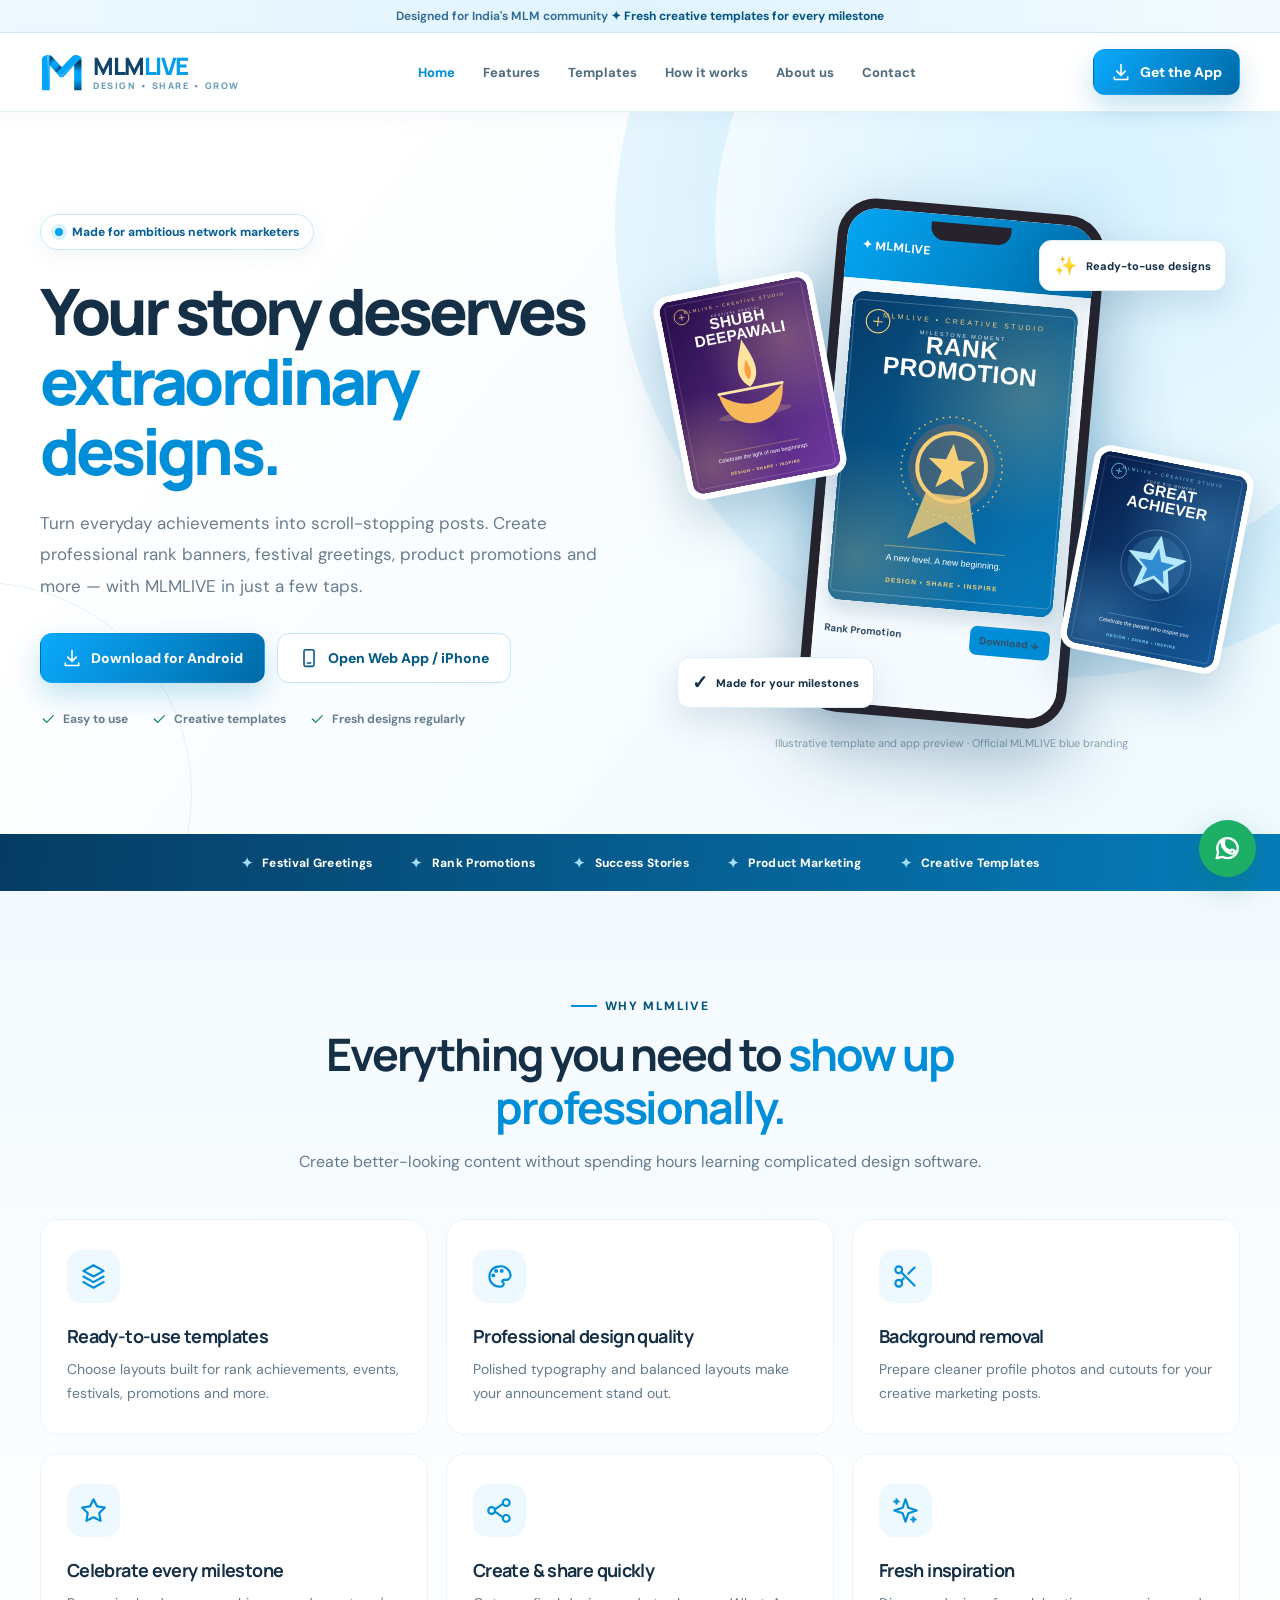
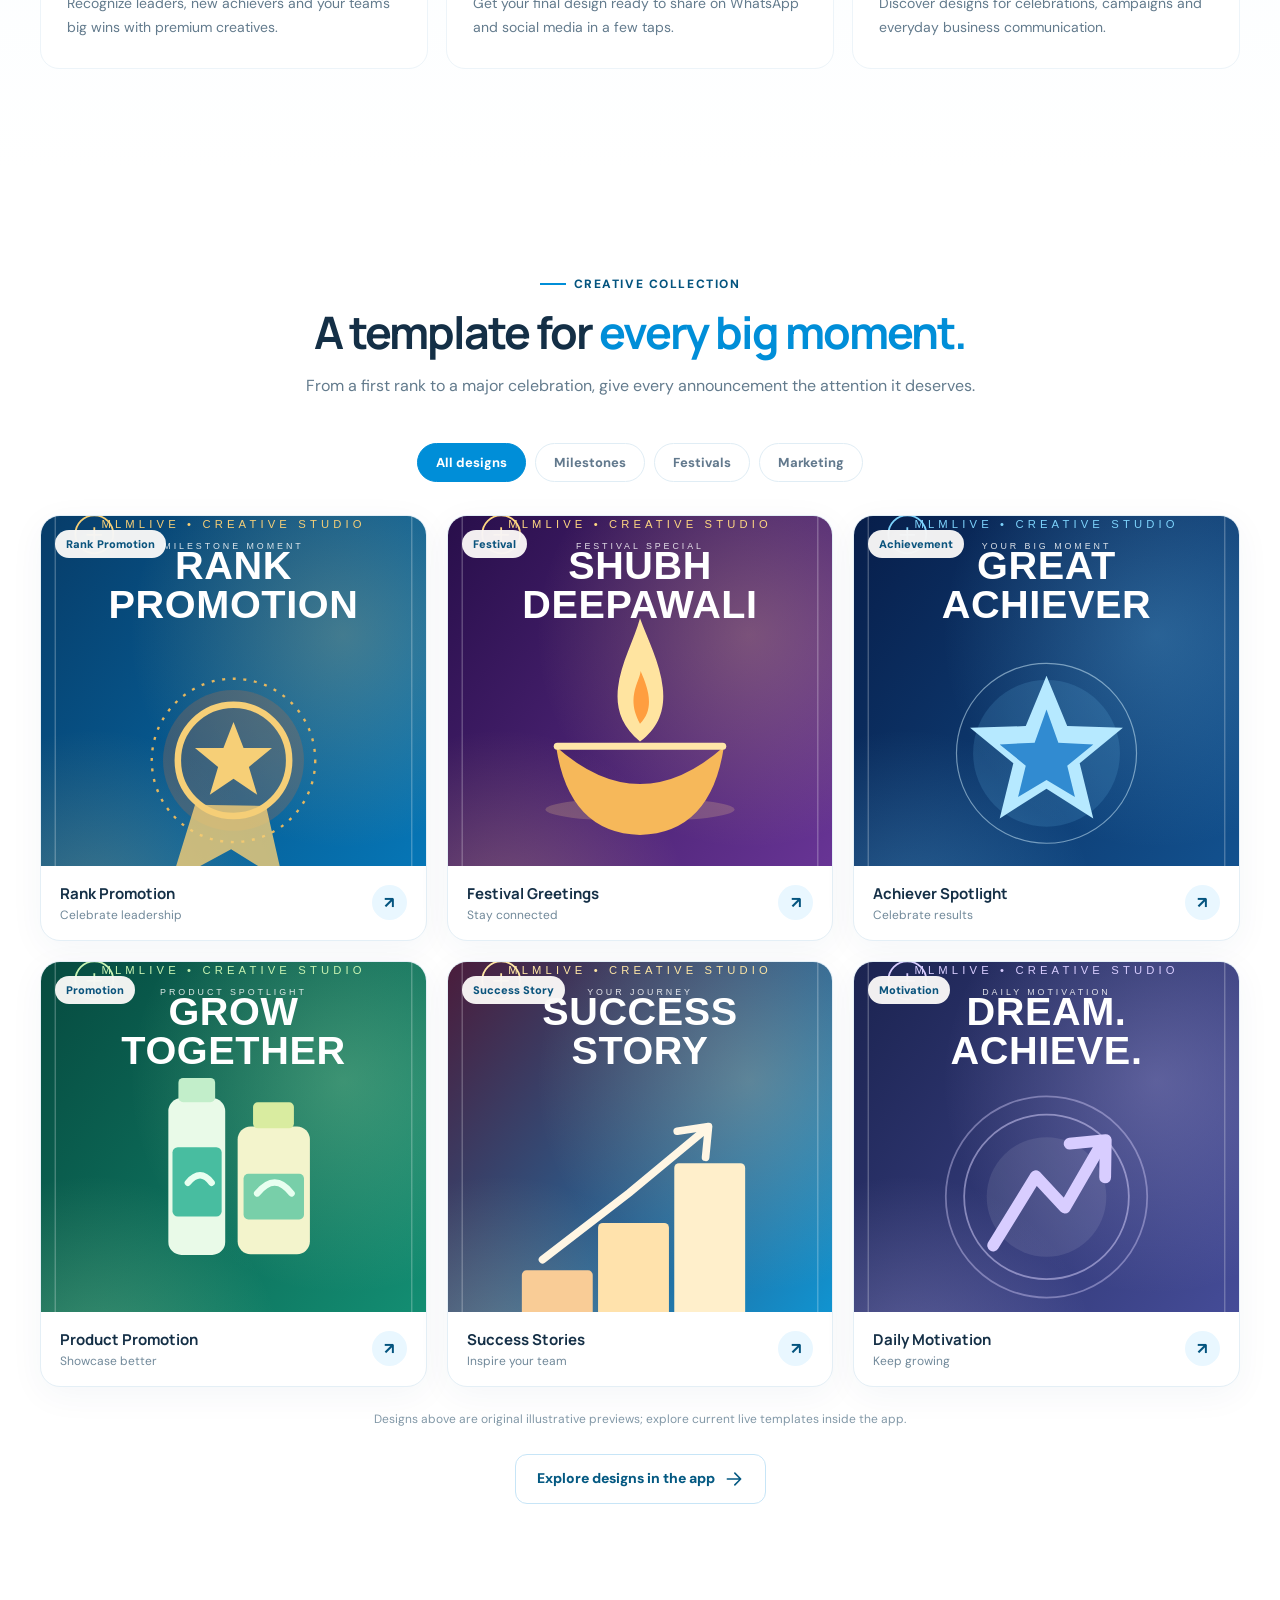
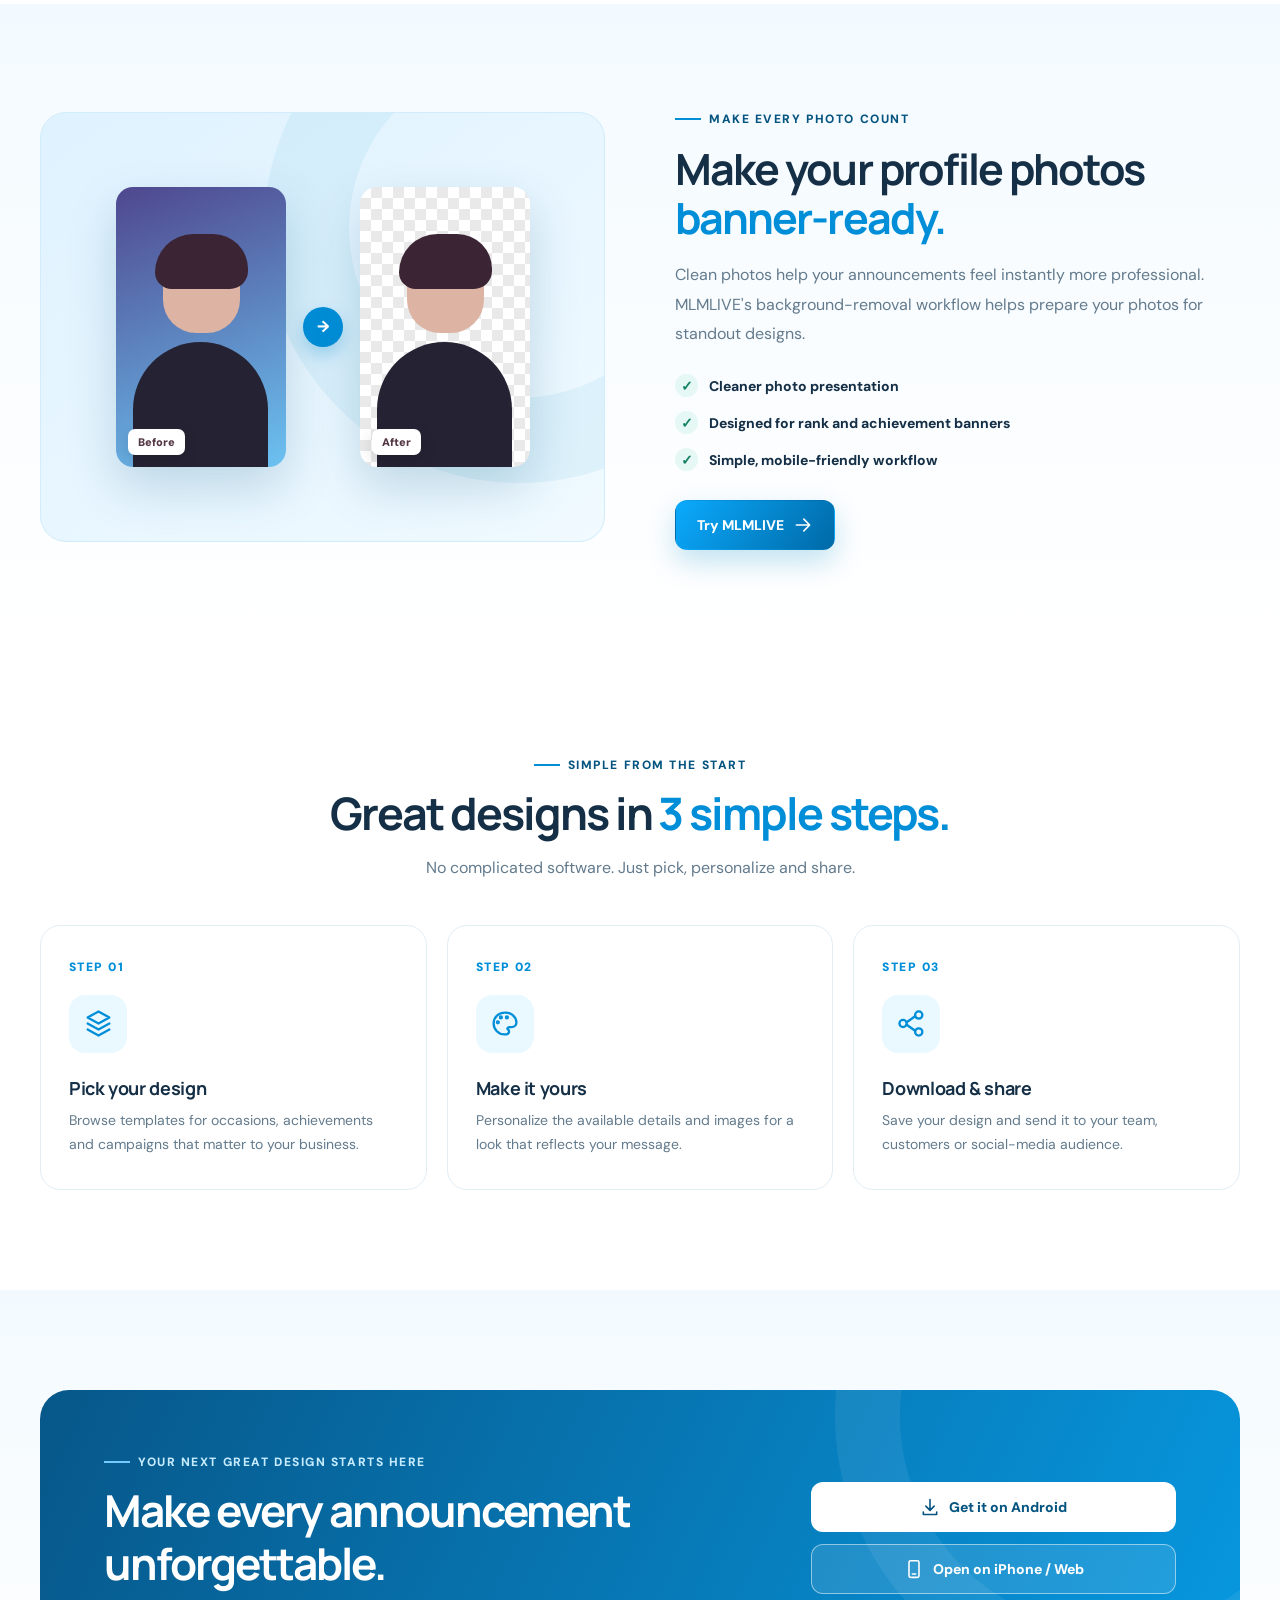
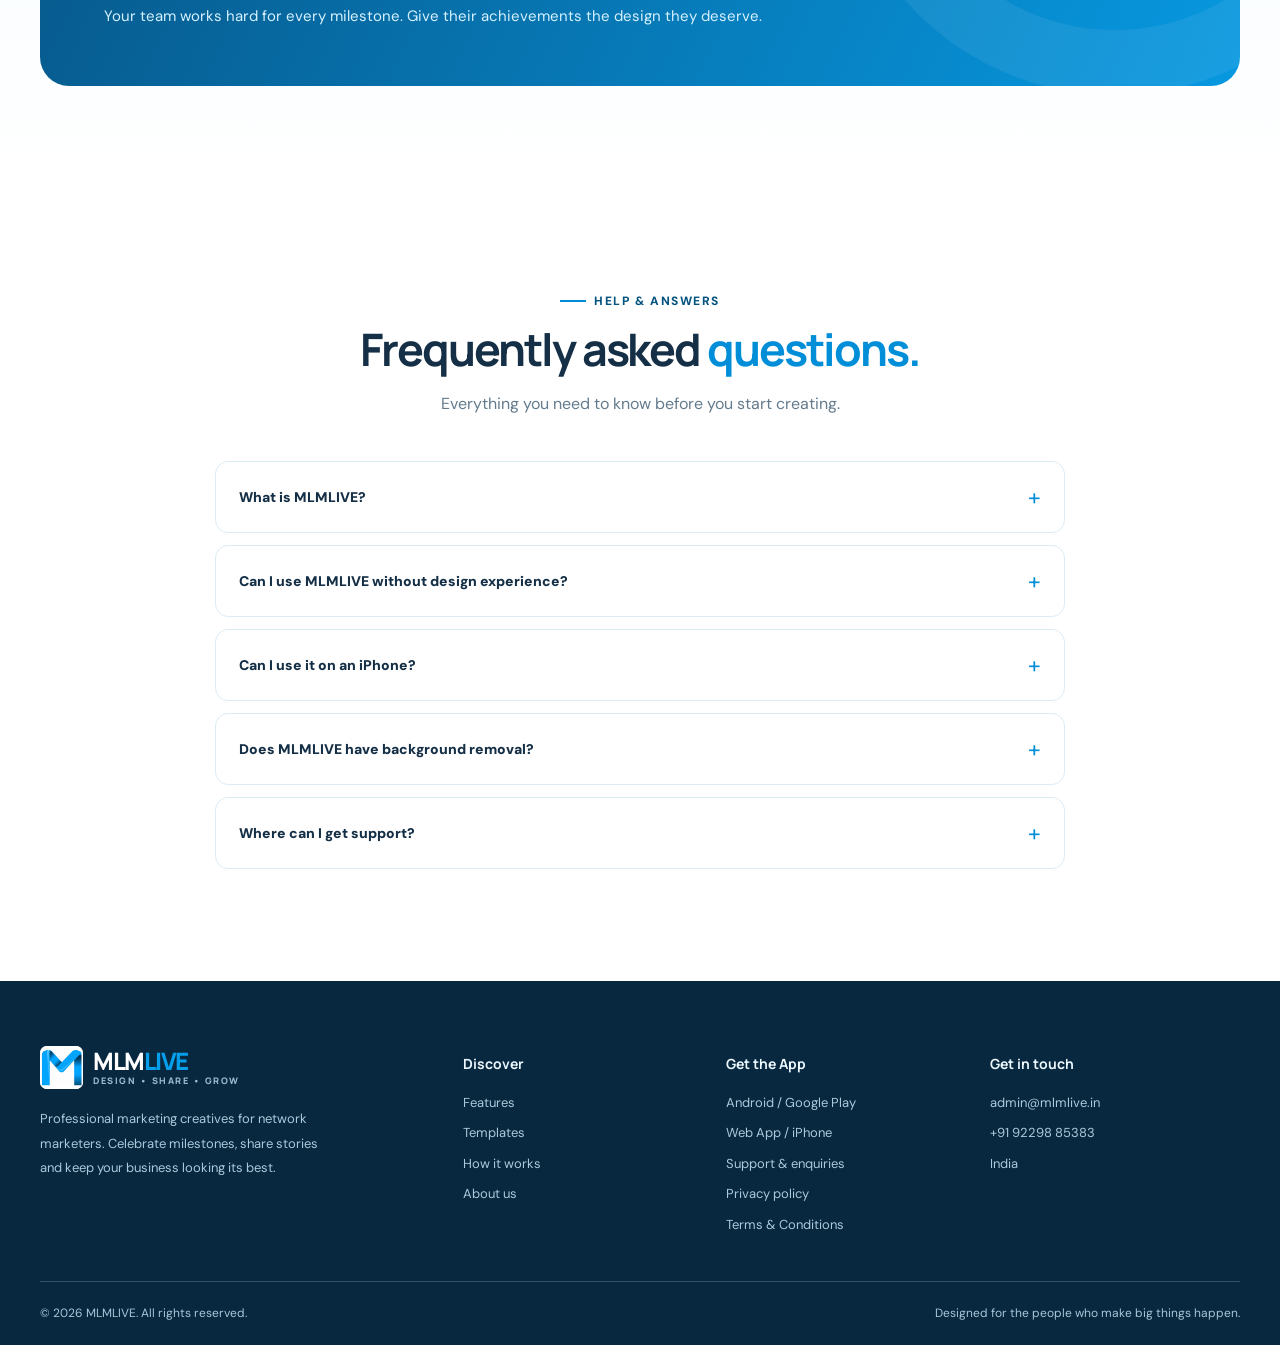
==== commit 8c615b3d: "new mlmlive" ====
--- a/index.html
+++ b/index.html
@@ -60,7 +60,7 @@
 <section class="section soft" id="download"><div class="container"><div class="cta-panel"><div><div class="eyebrow">YOUR NEXT GREAT DESIGN STARTS HERE</div><h2>Make every announcement unforgettable.</h2><p>Your team works hard for every milestone. Give their achievements the design they deserve.</p></div><div class="cta-buttons"><a class="btn btn-white" href="https://play.google.com/store/apps/details?id=com.mlmbooster.mlmbooster" target="_blank" rel="noopener"><svg class="icon"><use href="#ic-download"/></svg> Get it on Android</a><a class="btn" style="color:#fff;border:1px solid #ffffff80;background:#ffffff1c" href="https://app.mlmlive.in/" target="_blank" rel="noopener"><svg class="icon"><use href="#ic-phone"/></svg> Open on iPhone / Web</a></div></div></div></section>
 <section class="section" id="faq"><div class="container"><div class="section-header"><div class="eyebrow">HELP & ANSWERS</div><h2>Frequently asked <span class="accent">questions.</span></h2><p>Everything you need to know before you start creating.</p></div><div class="faq-grid"><details><summary>What is MLMLIVE?</summary><p>MLMLIVE is a design platform made for network marketing professionals. It helps create marketing posters, festival greetings, rank promotions and other ready-to-share creatives.</p></details><details><summary>Can I use MLMLIVE without design experience?</summary><p>Yes. The app is focused on templates and simple workflows, so you can create professional-looking posts without mastering desktop design tools.</p></details><details><summary>Can I use it on an iPhone?</summary><p>The website links to the MLMLIVE web app at app.mlmlive.in, which you can open in a supported mobile browser. Use the Android download button for the Google Play listing.</p></details><details><summary>Does MLMLIVE have background removal?</summary><p>The platform includes a background-removal workflow to help prepare photos for marketing designs.</p></details><details><summary>Where can I get support?</summary><p>Contact MLMLIVE at admin@mlmlive.in or use the Contact page to reach the team.</p></details></div></div></section>
 </main>
-<footer class="footer"><div class="container"><div class="footer-grid"><div><a class="brand" href="index.html"><img class="brand-mark" src="assets/mlmlive-mark.png" alt=""><span class="brand-name">MLM<span>LIVE</span><small>DESIGN • SHARE • GROW</small></span></a><p class="footer-desc">Professional marketing creatives for network marketers. Celebrate milestones, share stories and keep your business looking its best.</p></div><div><h4>Discover</h4><div class="footer-links"><a href="#features">Features</a><a href="#templates">Templates</a><a href="#how">How it works</a><a href="About.html">About us</a></div></div><div><h4>Get the App</h4><div class="footer-links"><a href="https://play.google.com/store/apps/details?id=com.mlmbooster.mlmbooster" target="_blank" rel="noopener">Android / Google Play</a><a href="https://app.mlmlive.in/" target="_blank" rel="noopener">Web App / iPhone</a><a href="Contact.html">Support & enquiries</a><a href="Privacy.html">Privacy policy</a><a href="term.html">Terms &amp; Conditions</a></div></div><div><h4>Get in touch</h4><div class="footer-links"><a href="mailto:admin@mlmlive.in">admin@mlmlive.in</a><a href="tel:+919229885383">+91 92298 85383</a><span>Jehanabad, Bihar, India</span></div></div></div><div class="footer-bottom"><span>© <span data-current-year>2026</span> MLMLIVE. All rights reserved.</span><span>Designed for the people who make big things happen.</span></div></div></footer>
+<footer class="footer"><div class="container"><div class="footer-grid"><div><a class="brand" href="index.html"><img class="brand-mark" src="assets/mlmlive-mark.png" alt=""><span class="brand-name">MLM<span>LIVE</span><small>DESIGN • SHARE • GROW</small></span></a><p class="footer-desc">Professional marketing creatives for network marketers. Celebrate milestones, share stories and keep your business looking its best.</p></div><div><h4>Discover</h4><div class="footer-links"><a href="#features">Features</a><a href="#templates">Templates</a><a href="#how">How it works</a><a href="About.html">About us</a></div></div><div><h4>Get the App</h4><div class="footer-links"><a href="https://play.google.com/store/apps/details?id=com.mlmbooster.mlmbooster" target="_blank" rel="noopener">Android / Google Play</a><a href="https://app.mlmlive.in/" target="_blank" rel="noopener">Web App / iPhone</a><a href="Contact.html">Support & enquiries</a><a href="Privacy.html">Privacy policy</a><a href="term.html">Terms &amp; Conditions</a></div></div><div><h4>Get in touch</h4><div class="footer-links"><a href="mailto:admin@mlmlive.in">admin@mlmlive.in</a><a href="tel:+919341947815">+91 92298 85383</a><span>India</span></div></div></div><div class="footer-bottom"><span>© <span data-current-year>2026</span> MLMLIVE. All rights reserved.</span><span>Designed for the people who make big things happen.</span></div></div></footer>
 <a href="https://wa.me/919229885383?text=Hello%20MLMLIVE%20team%2C%20I%20need%20help%20with%20your%20design%20app." class="wa-float" title="Chat with MLMLIVE" aria-label="Chat with MLMLIVE on WhatsApp" target="_blank" rel="noopener"><svg class="icon"><use href="#ic-whatsapp"/></svg></a>
 </body>
 </html>
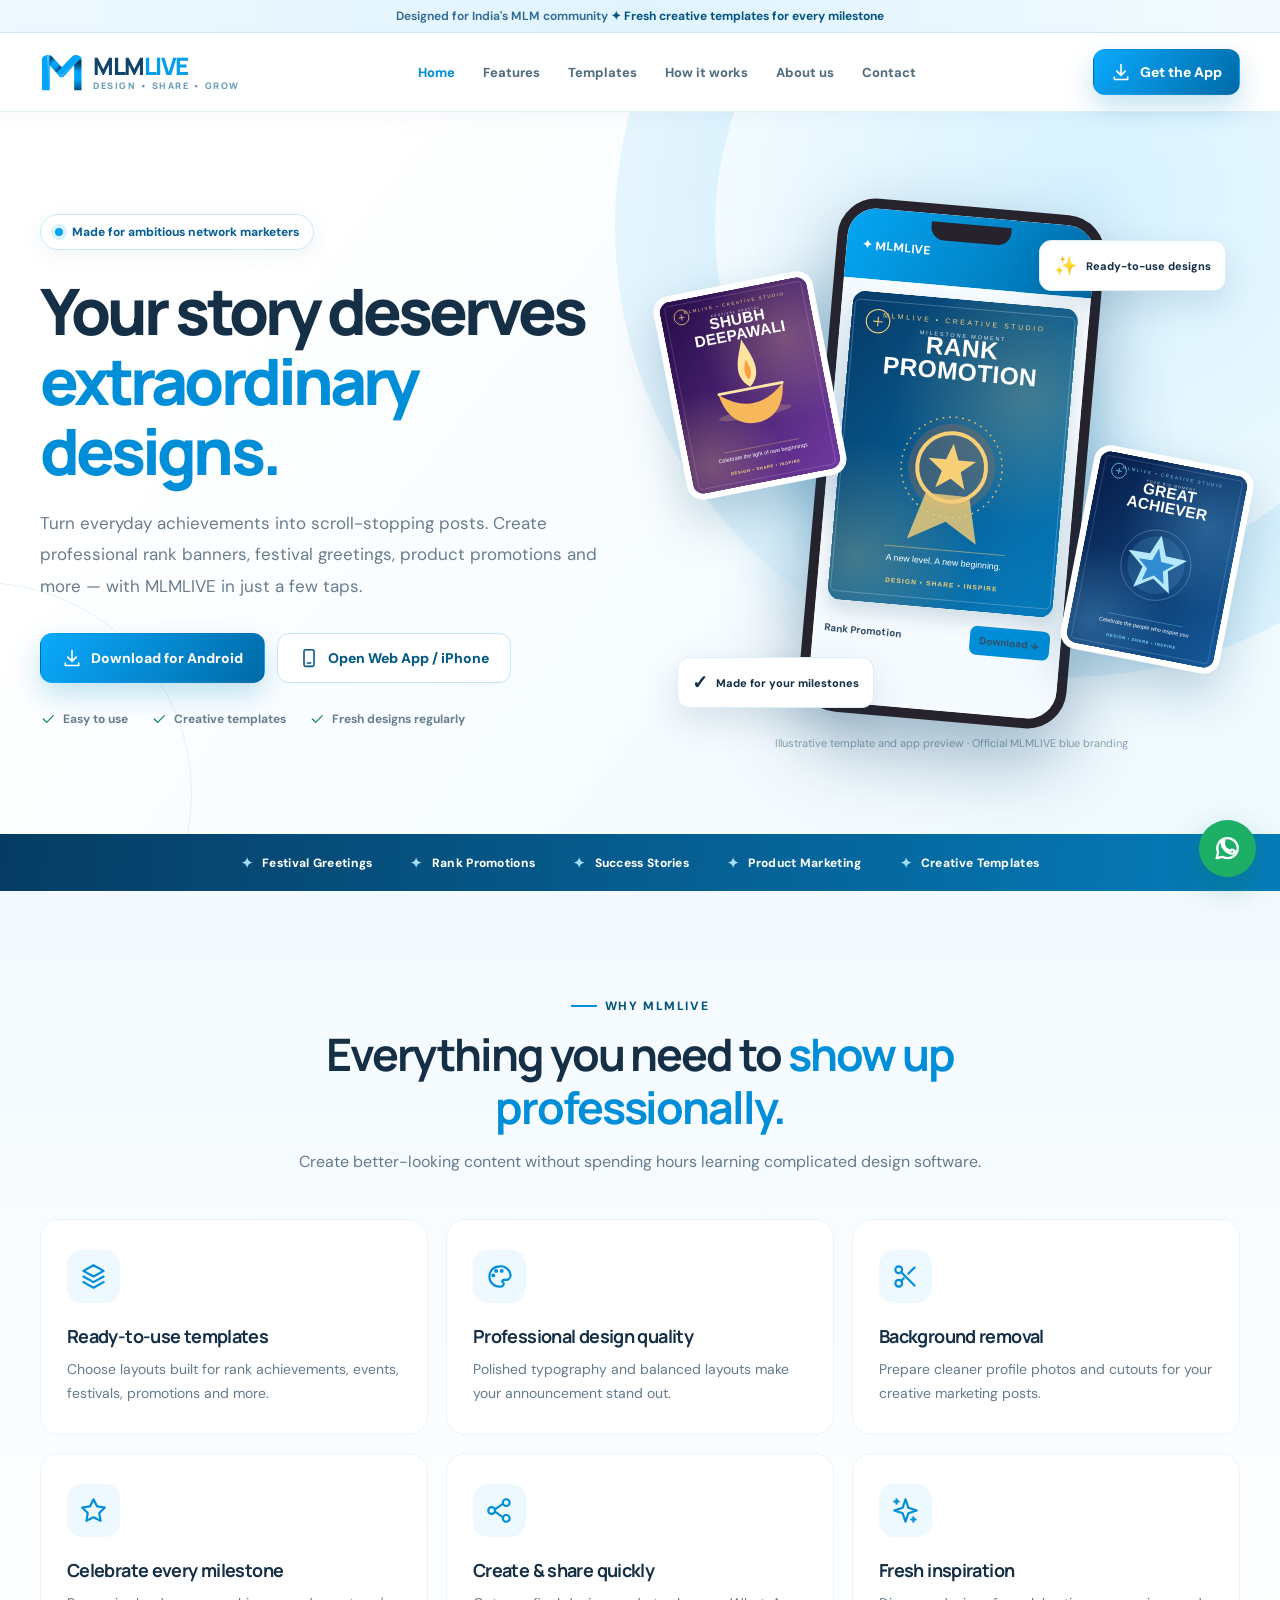
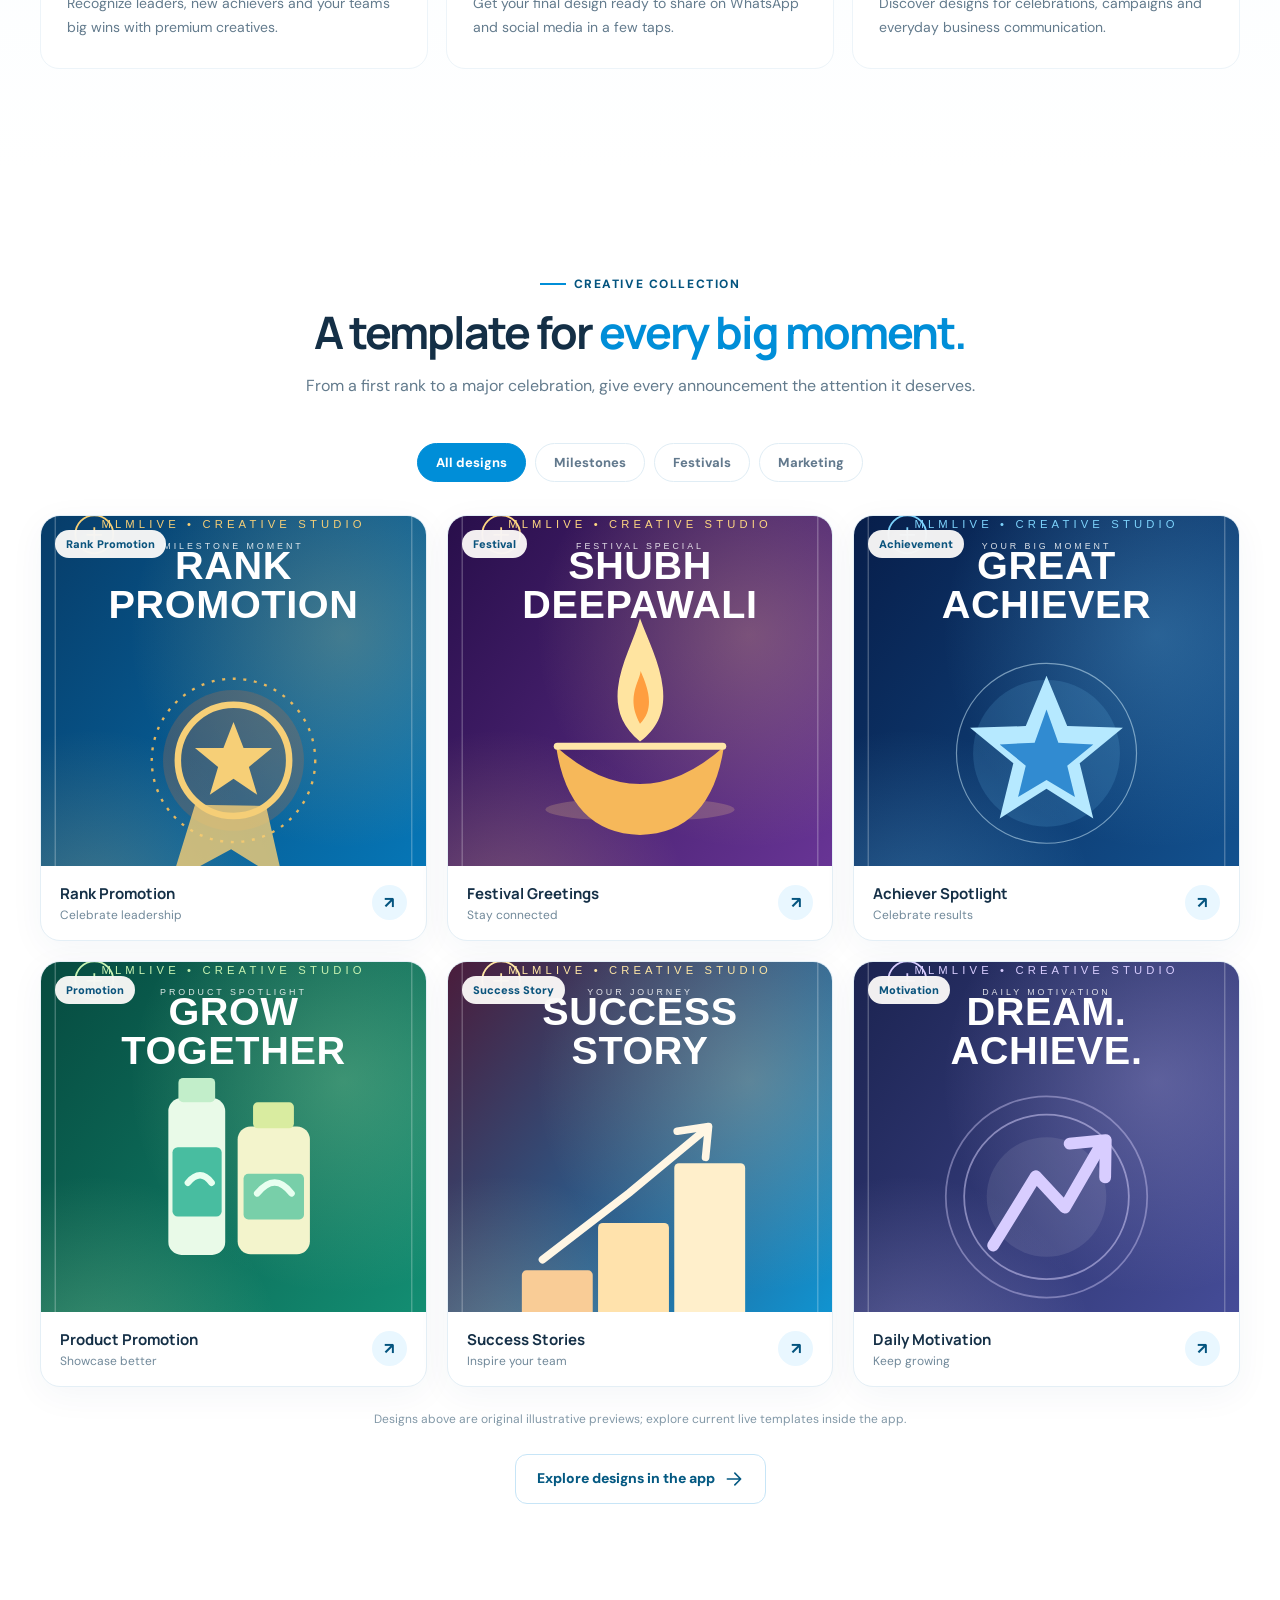
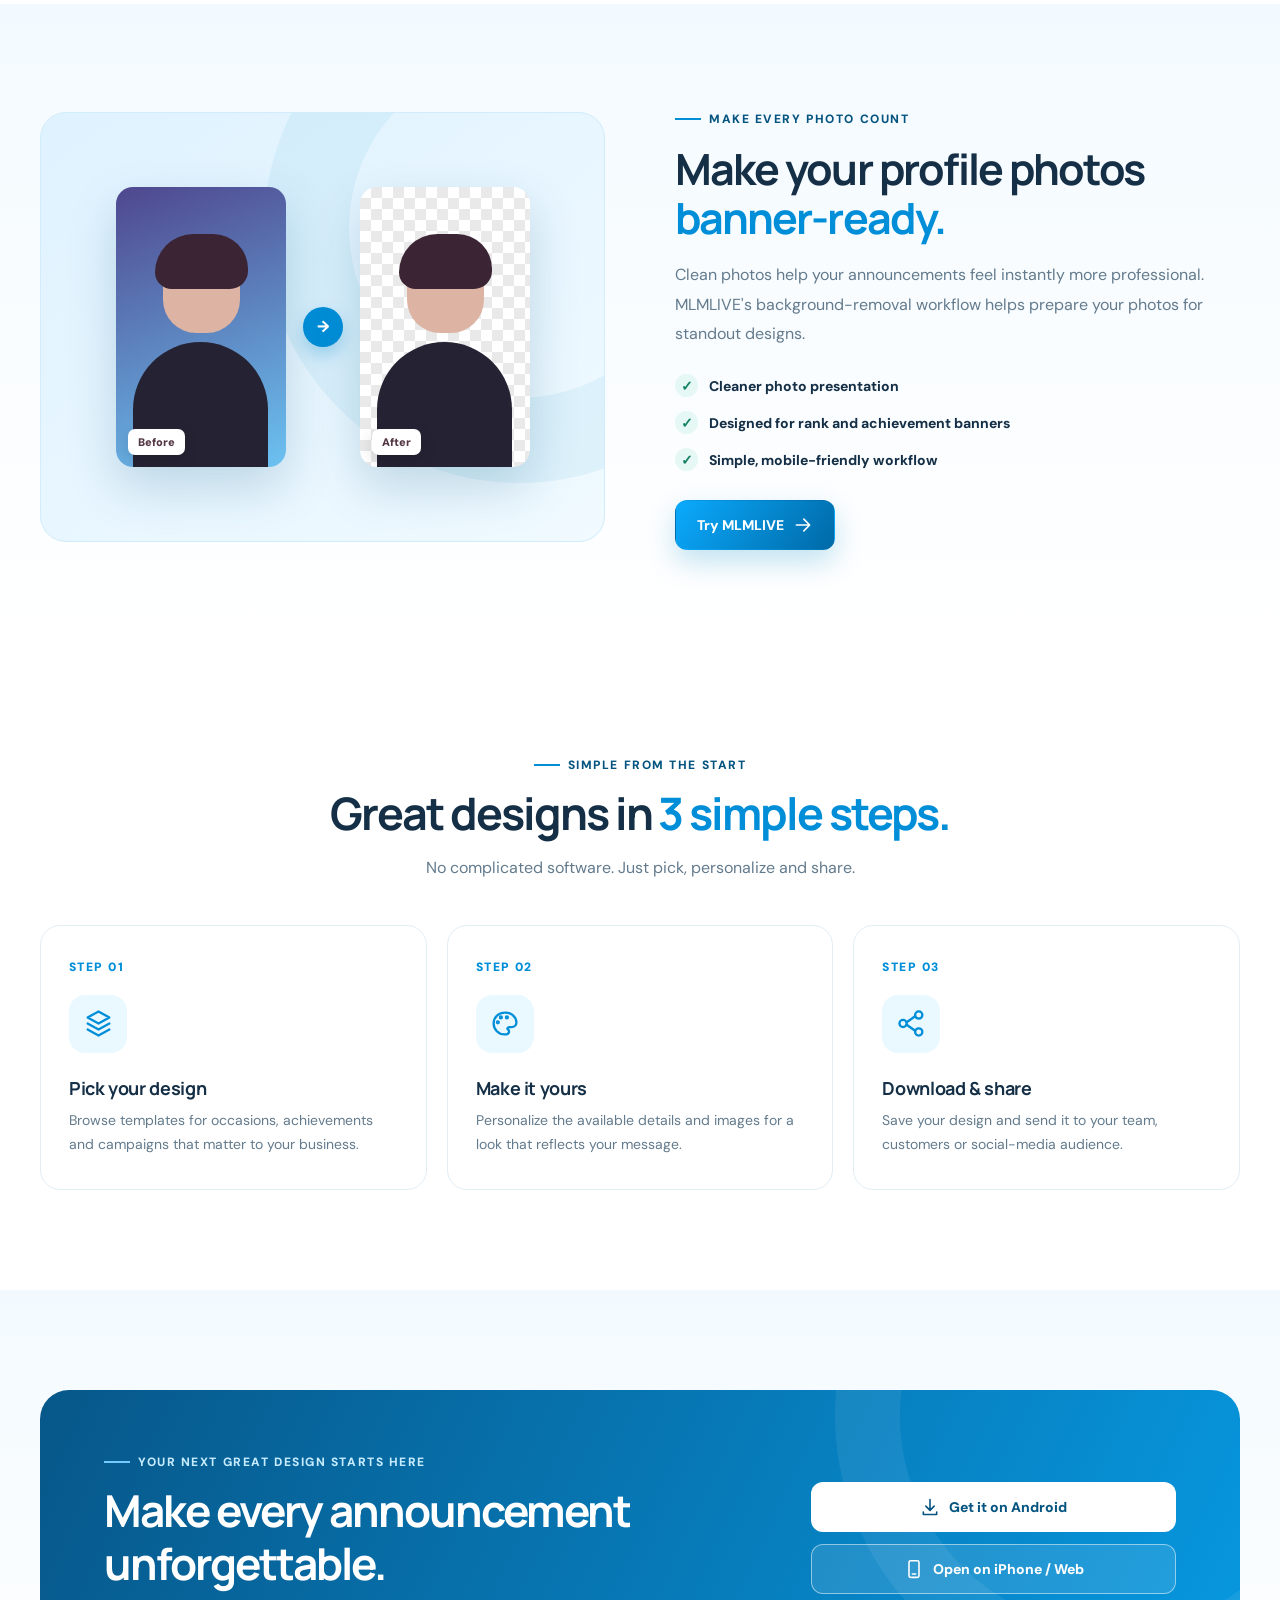
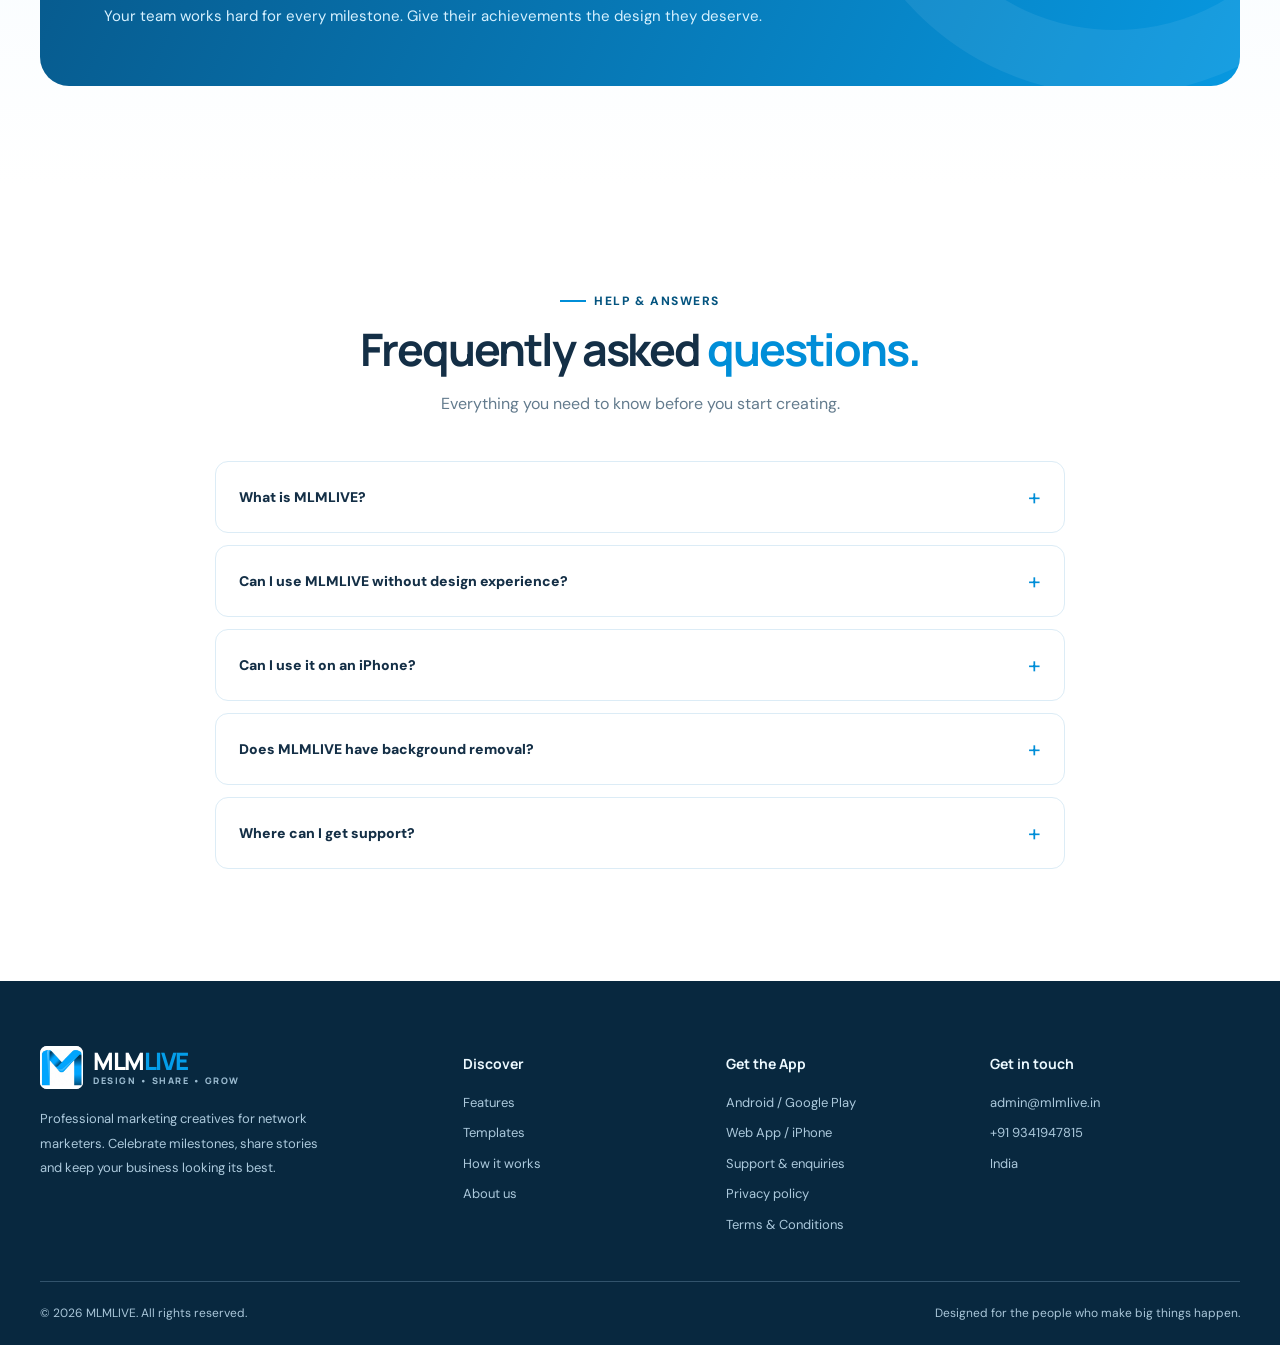
==== commit ca5eeae3: "hjh" ====
--- a/index.html
+++ b/index.html
@@ -60,7 +60,7 @@
 <section class="section soft" id="download"><div class="container"><div class="cta-panel"><div><div class="eyebrow">YOUR NEXT GREAT DESIGN STARTS HERE</div><h2>Make every announcement unforgettable.</h2><p>Your team works hard for every milestone. Give their achievements the design they deserve.</p></div><div class="cta-buttons"><a class="btn btn-white" href="https://play.google.com/store/apps/details?id=com.mlmbooster.mlmbooster" target="_blank" rel="noopener"><svg class="icon"><use href="#ic-download"/></svg> Get it on Android</a><a class="btn" style="color:#fff;border:1px solid #ffffff80;background:#ffffff1c" href="https://app.mlmlive.in/" target="_blank" rel="noopener"><svg class="icon"><use href="#ic-phone"/></svg> Open on iPhone / Web</a></div></div></div></section>
 <section class="section" id="faq"><div class="container"><div class="section-header"><div class="eyebrow">HELP & ANSWERS</div><h2>Frequently asked <span class="accent">questions.</span></h2><p>Everything you need to know before you start creating.</p></div><div class="faq-grid"><details><summary>What is MLMLIVE?</summary><p>MLMLIVE is a design platform made for network marketing professionals. It helps create marketing posters, festival greetings, rank promotions and other ready-to-share creatives.</p></details><details><summary>Can I use MLMLIVE without design experience?</summary><p>Yes. The app is focused on templates and simple workflows, so you can create professional-looking posts without mastering desktop design tools.</p></details><details><summary>Can I use it on an iPhone?</summary><p>The website links to the MLMLIVE web app at app.mlmlive.in, which you can open in a supported mobile browser. Use the Android download button for the Google Play listing.</p></details><details><summary>Does MLMLIVE have background removal?</summary><p>The platform includes a background-removal workflow to help prepare photos for marketing designs.</p></details><details><summary>Where can I get support?</summary><p>Contact MLMLIVE at admin@mlmlive.in or use the Contact page to reach the team.</p></details></div></div></section>
 </main>
-<footer class="footer"><div class="container"><div class="footer-grid"><div><a class="brand" href="index.html"><img class="brand-mark" src="assets/mlmlive-mark.png" alt=""><span class="brand-name">MLM<span>LIVE</span><small>DESIGN • SHARE • GROW</small></span></a><p class="footer-desc">Professional marketing creatives for network marketers. Celebrate milestones, share stories and keep your business looking its best.</p></div><div><h4>Discover</h4><div class="footer-links"><a href="#features">Features</a><a href="#templates">Templates</a><a href="#how">How it works</a><a href="About.html">About us</a></div></div><div><h4>Get the App</h4><div class="footer-links"><a href="https://play.google.com/store/apps/details?id=com.mlmbooster.mlmbooster" target="_blank" rel="noopener">Android / Google Play</a><a href="https://app.mlmlive.in/" target="_blank" rel="noopener">Web App / iPhone</a><a href="Contact.html">Support & enquiries</a><a href="Privacy.html">Privacy policy</a><a href="term.html">Terms &amp; Conditions</a></div></div><div><h4>Get in touch</h4><div class="footer-links"><a href="mailto:admin@mlmlive.in">admin@mlmlive.in</a><a href="tel:+919341947815">+91 92298 85383</a><span>India</span></div></div></div><div class="footer-bottom"><span>© <span data-current-year>2026</span> MLMLIVE. All rights reserved.</span><span>Designed for the people who make big things happen.</span></div></div></footer>
+<footer class="footer"><div class="container"><div class="footer-grid"><div><a class="brand" href="index.html"><img class="brand-mark" src="assets/mlmlive-mark.png" alt=""><span class="brand-name">MLM<span>LIVE</span><small>DESIGN • SHARE • GROW</small></span></a><p class="footer-desc">Professional marketing creatives for network marketers. Celebrate milestones, share stories and keep your business looking its best.</p></div><div><h4>Discover</h4><div class="footer-links"><a href="#features">Features</a><a href="#templates">Templates</a><a href="#how">How it works</a><a href="About.html">About us</a></div></div><div><h4>Get the App</h4><div class="footer-links"><a href="https://play.google.com/store/apps/details?id=com.mlmbooster.mlmbooster" target="_blank" rel="noopener">Android / Google Play</a><a href="https://app.mlmlive.in/" target="_blank" rel="noopener">Web App / iPhone</a><a href="Contact.html">Support & enquiries</a><a href="Privacy.html">Privacy policy</a><a href="term.html">Terms &amp; Conditions</a></div></div><div><h4>Get in touch</h4><div class="footer-links"><a href="mailto:admin@mlmlive.in">admin@mlmlive.in</a><a href="tel:+919341947815">+91 9341947815</a><span>India</span></div></div></div><div class="footer-bottom"><span>© <span data-current-year>2026</span> MLMLIVE. All rights reserved.</span><span>Designed for the people who make big things happen.</span></div></div></footer>
 <a href="https://wa.me/919229885383?text=Hello%20MLMLIVE%20team%2C%20I%20need%20help%20with%20your%20design%20app." class="wa-float" title="Chat with MLMLIVE" aria-label="Chat with MLMLIVE on WhatsApp" target="_blank" rel="noopener"><svg class="icon"><use href="#ic-whatsapp"/></svg></a>
 </body>
 </html>
